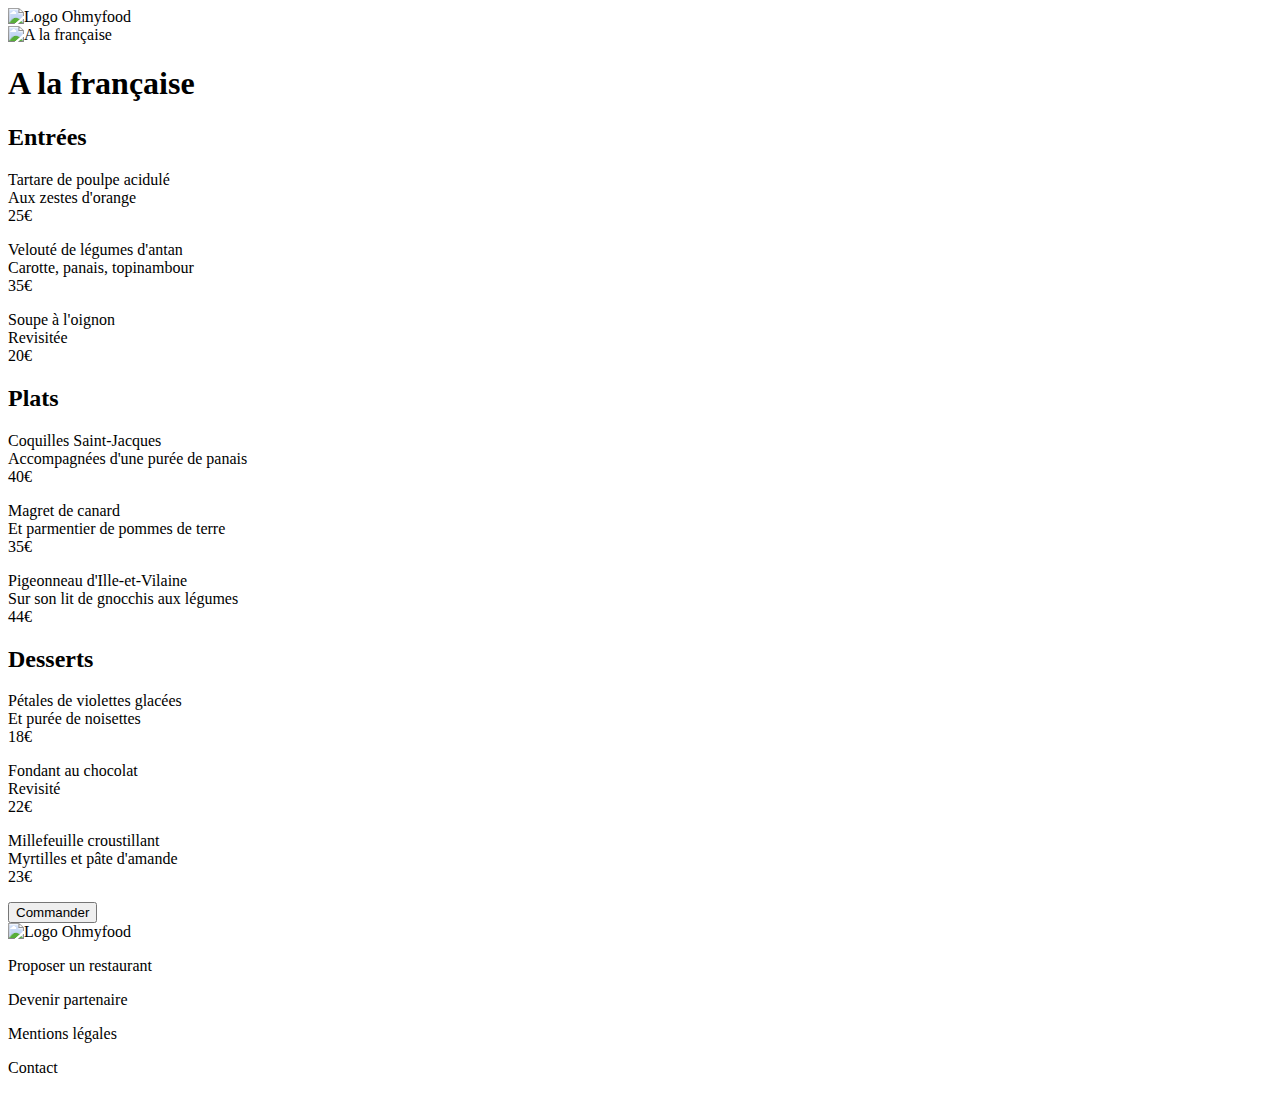
==== restaurants/Page-A-la-française.html @ bff663b1 "rectification de la structure menus restaurants" ====
<!DOCTYPE html>
<html lang="en">

<head>
  <meta charset="UTF-8">
  <meta name="viewport" content="width=device-width, initial-scale=1.0">
  <title>Menu de la Palette du goût</title>
  <link rel="stylesheet" href="./css/style.css">
  <link rel="stylesheet" href="./icônes/all.css">
  <link rel="stylesheet" href="https://cdnjs.cloudflare.com/ajax/libs/font-awesome/6.2.1/css/all.min.css"
    integrity="sha512-MV7K8+y+gLIBoVD59lQIYicR65iaqukzvf/nwasF0nqhPay5w/9lJmVM2hMDcnK1OnMGCdVK+iQrJ7lzPJQd1w=="
    crossorigin="anonymous" referrerpolicy="no-referrer" />
  <link rel="preconnect" href="https://fonts.googleapis.com">
  <link rel="preconnect" href="https://fonts.gstatic.com" crossorigin>
  <link href="https://fonts.googleapis.com/css2?family=Roboto&family=Shrikhand&display=swap" rel="stylesheet">
</head>

<body>
  <header>
    <div class="accueil-logo">
      <a href="PROJET4-OC/index.html">
        <i class="fa-solid fa-arrow-left"></i>
      </a>
      <img src="images/logo/ohmyfood.png" alt="Logo Ohmyfood">
    </div>
  </header>
  <main>
    <div>

      <img src="./images/restaurants/toa-heftiba-DQKerTsQwi0-unsplash.jpg" alt="A la française">
      <div class="resto3">


        <h1 class="restaurant3">A la française</h1>
        <i class="fa-regular fa-heart"></i>
      </div>

      <h2 class="Entrées">Entrées</h2>
      <p class="menu-entrées">Tartare de poulpe acidulé<br>Aux zestes d'orange<br>25<span class="euro">€</span></p>

      <p class="menu-entrées">Velouté de légumes d'antan<br>Carotte, panais, topinambour<br>35<span
          class="euro">€</span>
      </p>
      <p class="menu-entrées">Soupe à l'oignon<br>Revisitée<br>20<span class="euro">€</span></p>



      <h2 class="Plats">Plats</h2>
      <p class="menu-plats">Coquilles Saint-Jacques<br>Accompagnées d'une purée de panais<br>40<span
          class="euro">€</span>
      </p>

      <p class="menu-plats">Magret de canard<br>Et parmentier de pommes de terre<br>35<span class="euro">€</span>
      </p>
      <p class="menu-plats">Pigeonneau d'Ille-et-Vilaine<br>Sur son lit de gnocchis aux légumes<br>44<span
          class="euro">€</span>
      </p>


      <h2 class="Desserts">Desserts</h2>
      <p class="menu-desserts">Pétales de violettes glacées<br>Et purée de noisettes<br>18<span class="euro">€</span>
      </p>

      <p class="menu-desserts">Fondant au chocolat<br>Revisité<br>22<span class="euro">€</span>
      </p>

      <p class="menu-desserts">Millefeuille croustillant<br>Myrtilles et pâte d'amande<br>23<span class="euro">€</span>
      </p>
      <button>Commander</button>
  </main>

  <footer>
    <div class="footer-logo">
      <img src="images/logo/ohmyfood@2x.svg" alt="Logo Ohmyfood">
    </div>
    <div class="menu-footer">
      <div class="proposition">
        <i class="fa-solid fa-utensils"></i>
        <p>Proposer un restaurant</p>
      </div>
      <div class="partenaire">
        <i class="fa-solid fa-handshake-angle"></i>
        <p>Devenir partenaire</p>
      </div>
      <p>Mentions légales</p>
      <p>Contact</p>
    </div>
  </footer>
</body>

</html>
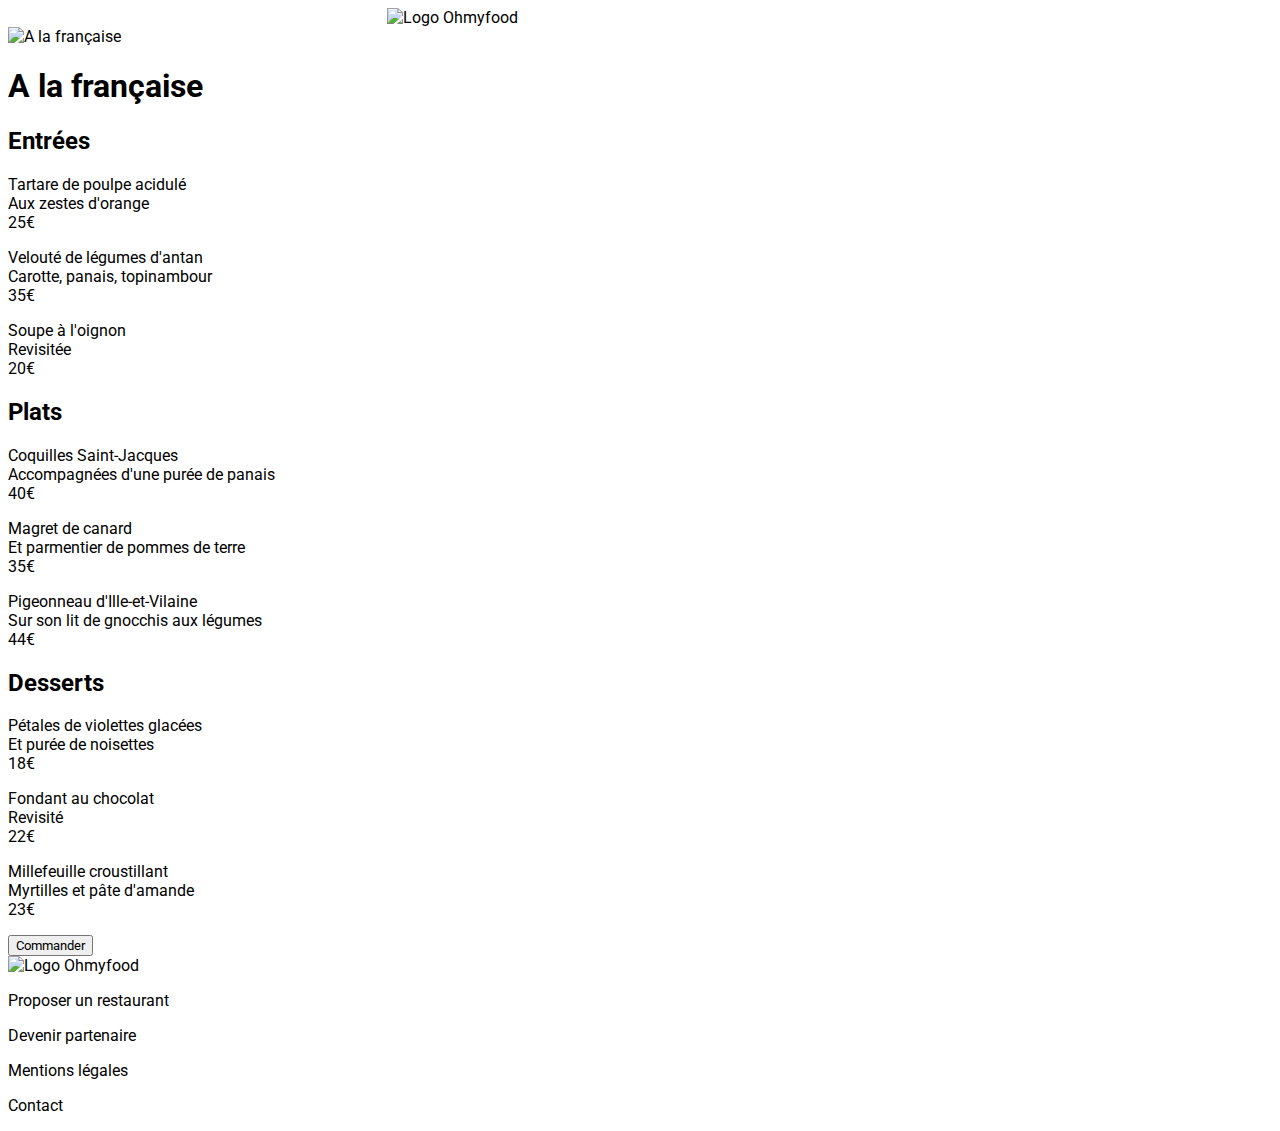
==== commit d199bb00: "rectification mise à jour des dossiers du projet4" ====
--- a/restaurants/Page-A-la-française.html
+++ b/restaurants/Page-A-la-française.html
@@ -5,8 +5,7 @@
   <meta charset="UTF-8">
   <meta name="viewport" content="width=device-width, initial-scale=1.0">
   <title>Menu de la Palette du goût</title>
-  <link rel="stylesheet" href="./css/style.css">
-  <link rel="stylesheet" href="./icônes/all.css">
+  <link rel="stylesheet" href="../assets/css/style.css">
   <link rel="stylesheet" href="https://cdnjs.cloudflare.com/ajax/libs/font-awesome/6.2.1/css/all.min.css"
     integrity="sha512-MV7K8+y+gLIBoVD59lQIYicR65iaqukzvf/nwasF0nqhPay5w/9lJmVM2hMDcnK1OnMGCdVK+iQrJ7lzPJQd1w=="
     crossorigin="anonymous" referrerpolicy="no-referrer" />
@@ -18,7 +17,7 @@
 <body>
   <header>
     <div class="accueil-logo">
-      <a href="PROJET4-OC/index.html">
+      <a href="../index.html">
         <i class="fa-solid fa-arrow-left"></i>
       </a>
       <img src="images/logo/ohmyfood.png" alt="Logo Ohmyfood">
--- a/assets/css/style.css
+++ b/assets/css/style.css
@@ -0,0 +1,36 @@
+/* Général */
+
+* {
+  font-family: 'Roboto', sans-serif;
+}
+/* HEADER */
+
+.accueil-logo img {
+  width: 40%;
+  display: block;
+  margin: auto;
+}
+
+.fa-location-dot {
+  height: 55px;
+  width: 40px;
+  padding-left: 100px;
+  padding-top: 16px;
+  text-align: center;
+  display: flex;
+  align-items: center;
+  justify-content: center;
+}
+
+.location {
+  width: 100%;
+  height: 50px;
+  display: flex;
+  flex-direction: row;
+  margin-top: 15px;
+  background-color: #f2f2f2;
+}
+
+.location p {
+  padding-top: 0px;
+}
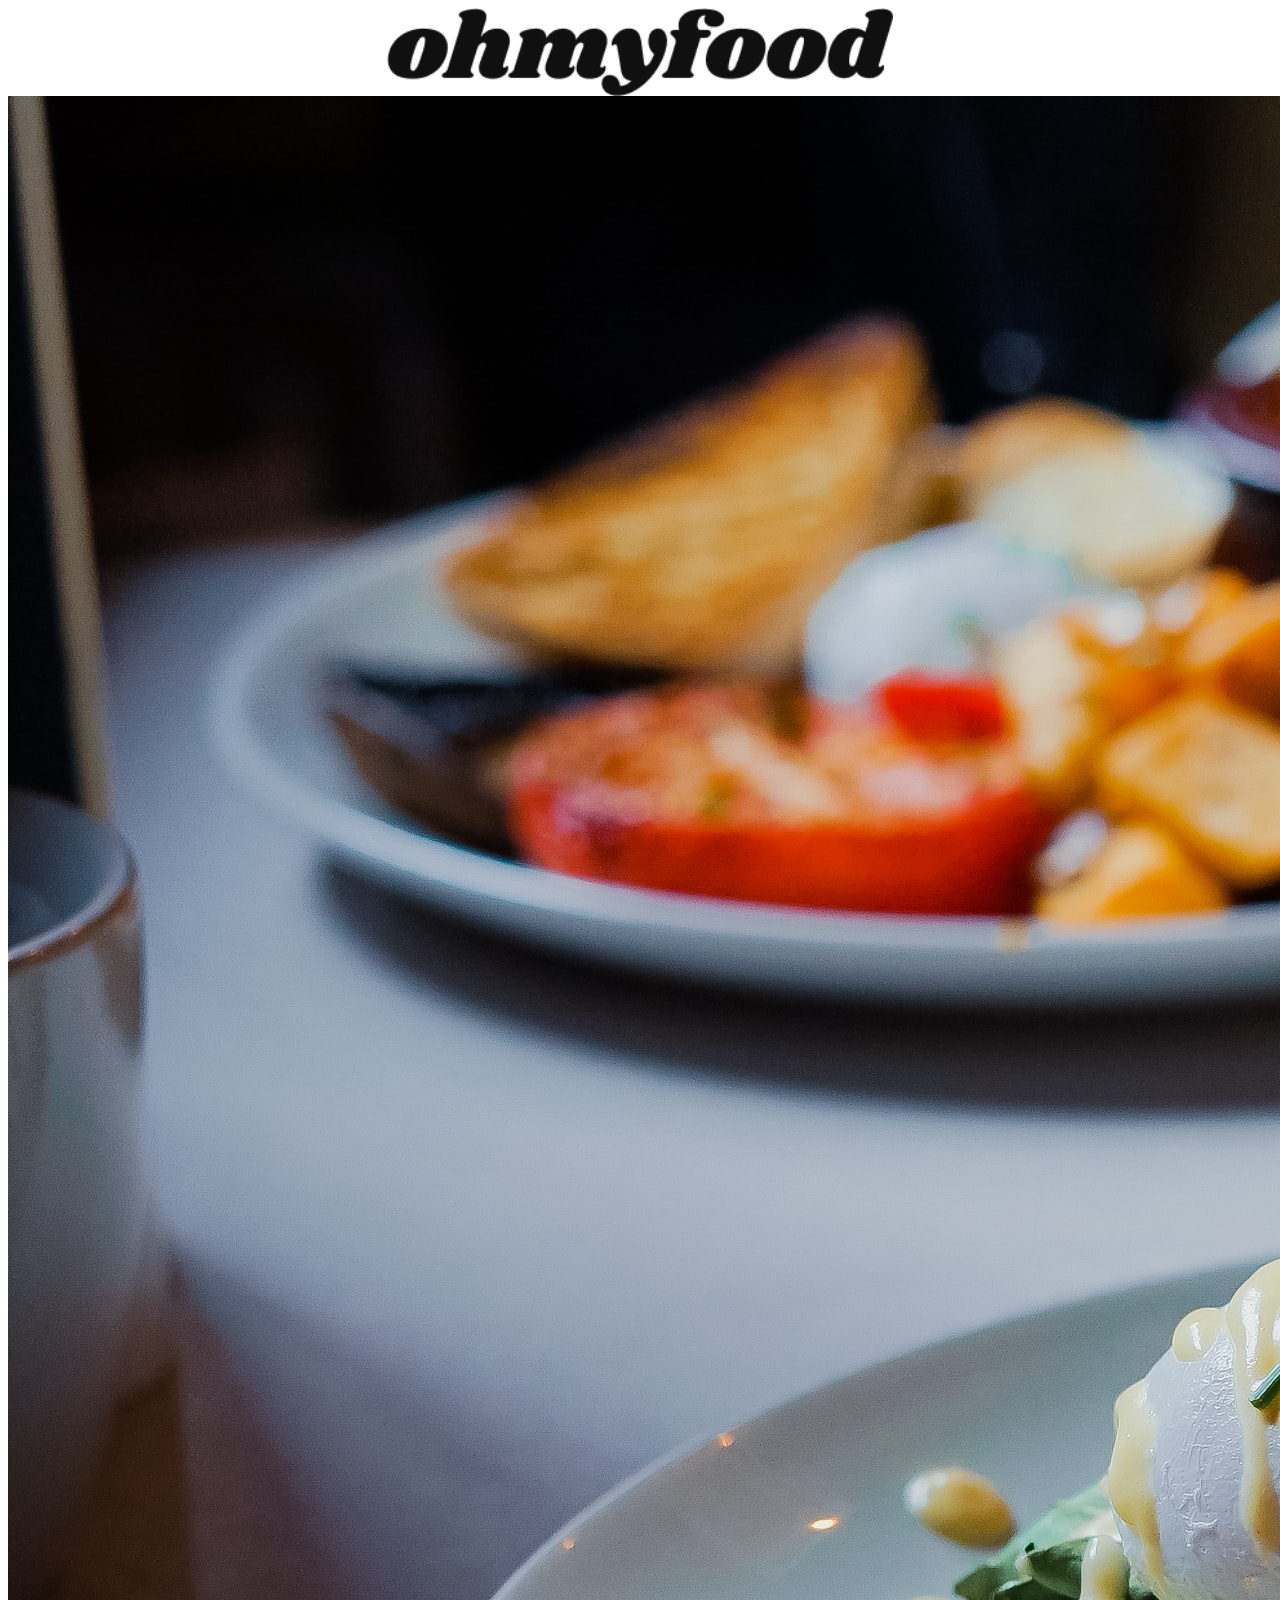
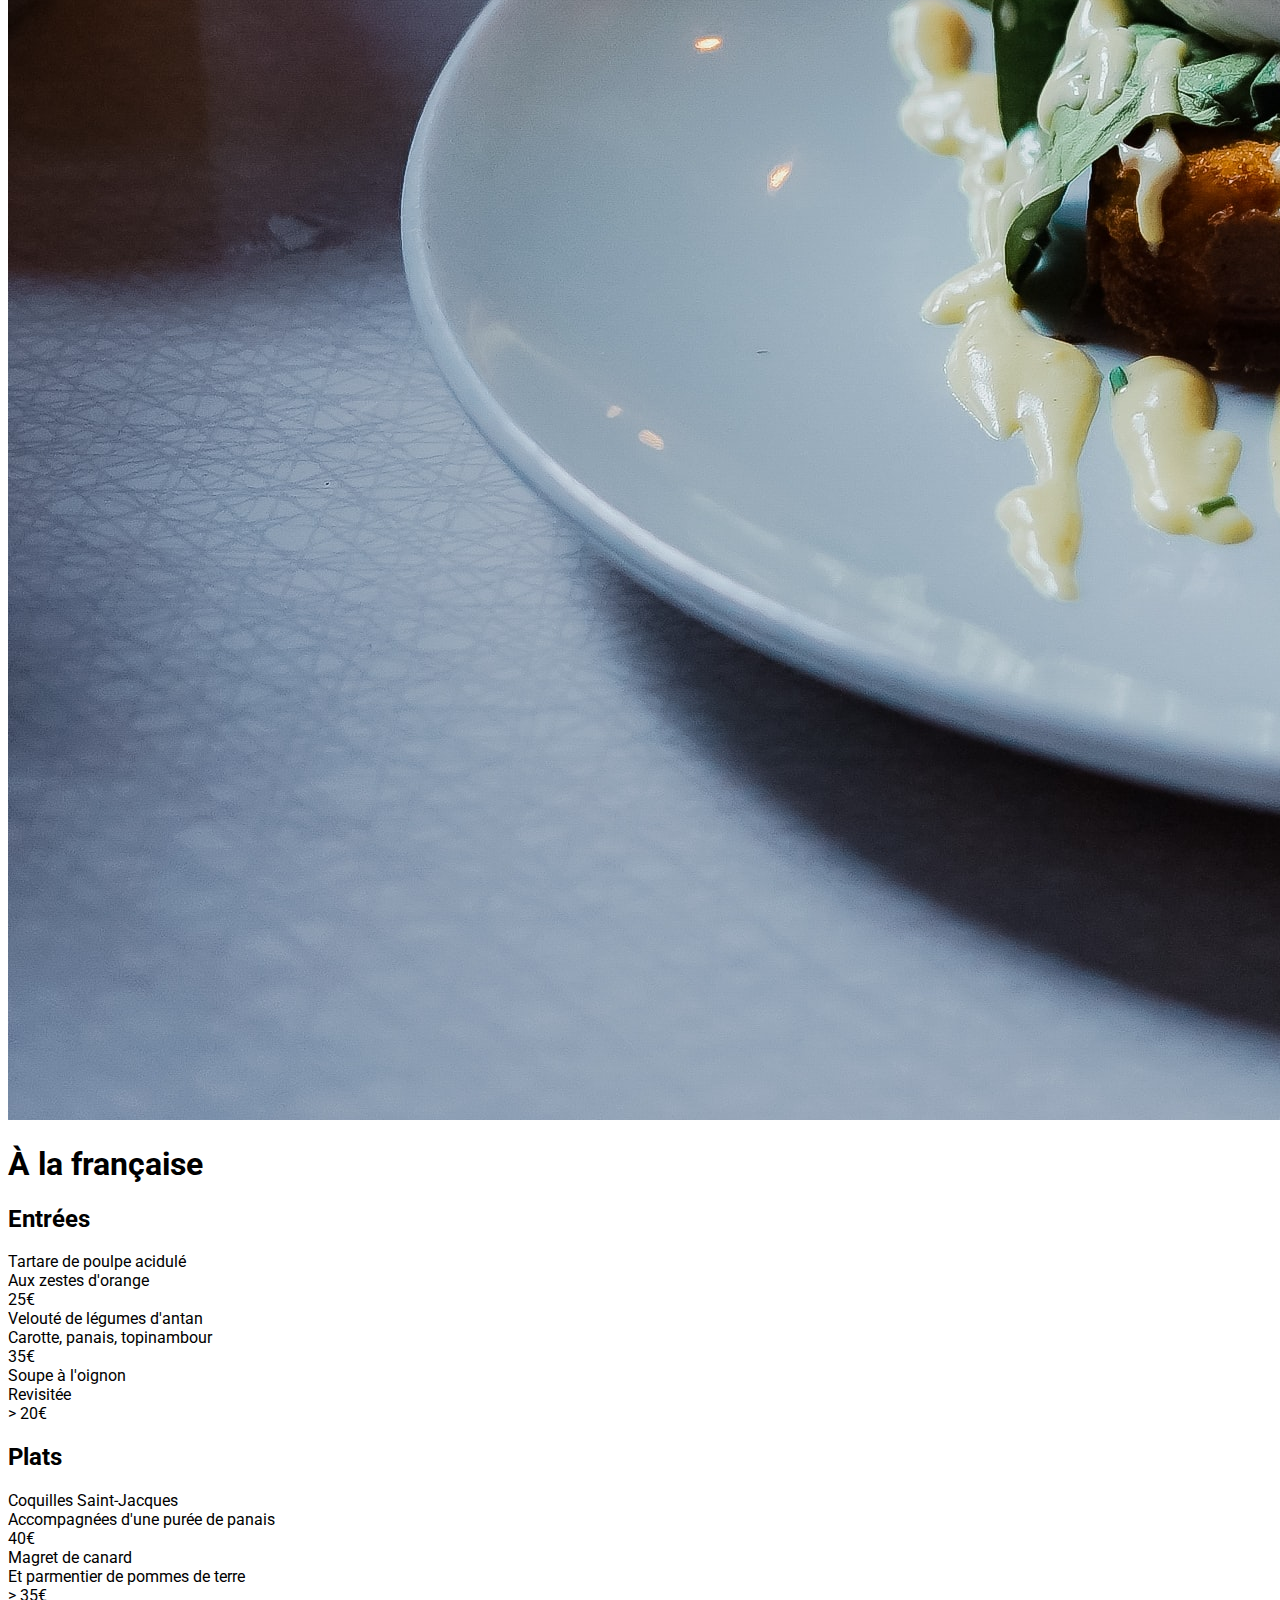
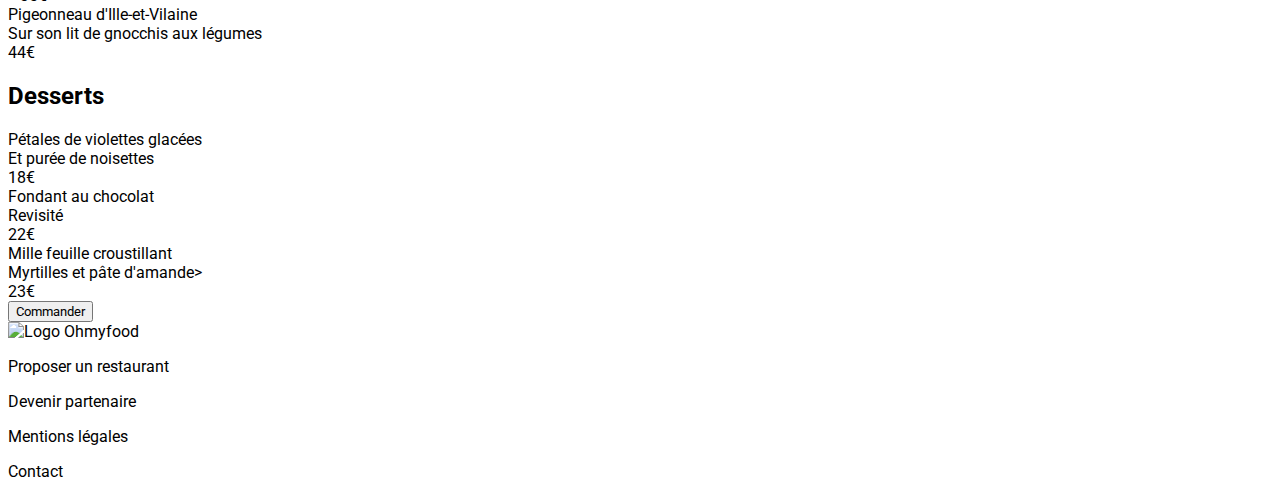
==== commit 9b7775c3: "rectification sur pages restaurants" ====
--- a/restaurants/Page-A-la-française.html
+++ b/restaurants/Page-A-la-française.html
@@ -2,89 +2,143 @@
 <html lang="en">
 
 <head>
-  <meta charset="UTF-8">
-  <meta name="viewport" content="width=device-width, initial-scale=1.0">
-  <title>Menu de la Palette du goût</title>
-  <link rel="stylesheet" href="../assets/css/style.css">
-  <link rel="stylesheet" href="https://cdnjs.cloudflare.com/ajax/libs/font-awesome/6.2.1/css/all.min.css"
-    integrity="sha512-MV7K8+y+gLIBoVD59lQIYicR65iaqukzvf/nwasF0nqhPay5w/9lJmVM2hMDcnK1OnMGCdVK+iQrJ7lzPJQd1w=="
-    crossorigin="anonymous" referrerpolicy="no-referrer" />
-  <link rel="preconnect" href="https://fonts.googleapis.com">
-  <link rel="preconnect" href="https://fonts.gstatic.com" crossorigin>
-  <link href="https://fonts.googleapis.com/css2?family=Roboto&family=Shrikhand&display=swap" rel="stylesheet">
+   <meta charset="UTF-8">
+   <meta name="viewport" content="width=device-width, initial-scale=1.0">
+   <title>Menu de À la française</title>
+   <link rel="stylesheet" href="../assets/css/style.css">
+   <link rel="stylesheet" href="https://cdnjs.cloudflare.com/ajax/libs/font-awesome/6.2.1/css/all.min.css"
+      integrity="sha512-MV7K8+y+gLIBoVD59lQIYicR65iaqukzvf/nwasF0nqhPay5w/9lJmVM2hMDcnK1OnMGCdVK+iQrJ7lzPJQd1w=="
+      crossorigin="anonymous" referrerpolicy="no-referrer" />
+   <link rel="preconnect" href="https://fonts.googleapis.com">
+   <link rel="preconnect" href="https://fonts.gstatic.com" crossorigin>
+   <link href="https://fonts.googleapis.com/css2?family=Roboto&family=Shrikhand&display=swap" rel="stylesheet">
 </head>
 
 <body>
-  <header>
-    <div class="accueil-logo">
-      <a href="../index.html">
-        <i class="fa-solid fa-arrow-left"></i>
-      </a>
-      <img src="images/logo/ohmyfood.png" alt="Logo Ohmyfood">
-    </div>
-  </header>
-  <main>
-    <div>
+   <header>
+      <div class="accueil-logo">
+         <a href="../index.html">
+            <i class="fa-solid fa-arrow-left"></i>
+         </a>
+         <img src="../assets/images/logo/ohmyfood.png" alt="Logo Ohmyfood">
+      </div>
+   </header>
 
-      <img src="./images/restaurants/toa-heftiba-DQKerTsQwi0-unsplash.jpg" alt="A la française">
-      <div class="resto3">
-
-
-        <h1 class="restaurant3">A la française</h1>
-        <i class="fa-regular fa-heart"></i>
+   <main>
+      <div>
+         <img src="../assets/images/restaurants/toa-heftiba-DQKerTsQwi0-unsplash.jpg" alt="À la française">
       </div>
 
-      <h2 class="Entrées">Entrées</h2>
-      <p class="menu-entrées">Tartare de poulpe acidulé<br>Aux zestes d'orange<br>25<span class="euro">€</span></p>
+      <div class="menu-container">
+         <div class="a-la-francaise">
+            <h1 class="restaurant-title">À la française</h1>
+            <i class="fa-regular fa-heart"></i>
+         </div>
 
-      <p class="menu-entrées">Velouté de légumes d'antan<br>Carotte, panais, topinambour<br>35<span
-          class="euro">€</span>
-      </p>
-      <p class="menu-entrées">Soupe à l'oignon<br>Revisitée<br>20<span class="euro">€</span></p>
+         <section class="section-entry">
+            <h2 class="menu-entry">Entrées</h2>
+            <div class="menu-card">
+               <div class="menu-title">Tartare de poulpe acidulé</div>
+               <div class="menu-info">
+                  <div class="menu-complete">Aux zestes d'orange</div>
+                  <span class="price">25€</span>
+               </div>
+            </div>
+            <div class="menu-card">
+               <div class="menu-title">Velouté de légumes d'antan</div>
+               <div class="menu-info">
+                  <div class="menu-complete">Carotte, panais, topinambour</div>
+                  <span class="price">35€</span>
+               </div>
+            </div>
+            <div class="menu-card">
+               <div class="menu-title">Soupe à l'oignon</div>
+               <div class="menu-info">
+                  <div class="menu-complete">Revisitée</div>>
+                  <span class="euro">20€</span>
+               </div>
+            </div>
+         </section>
 
+         <section class="section-dish">
+            <h2 class="menu-dish">Plats</h2>
+            <div class="menu-card">
+               <div class="menu-title">Coquilles Saint-Jacques</div>
+               <div class="menu-info">
+                  <div class="menu-complete">Accompagnées d'une purée de panais</div>
+                  <span class="price">40€</span>
+               </div>
+            </div>
+            <div class="menu-card">
+               <div class="menu-title">Magret de canard</div>
+               <div class="info">
+                  <div class="menu-complete">Et parmentier de pommes de terre</div>>
+                  <span class="price">35€</span>
+               </div>
+            </div>
+            <div class="menu-card">
+               <div class="menu-title">Pigeonneau d'Ille-et-Vilaine</div>
+               <div class="menu-info">
+                  <div class="menu-complete">Sur son lit de gnocchis aux légumes</div>
+                  <span class="price">44€</span>
+               </div>
+            </div>
+         </section>
 
+         <section class="section-dessert">
+            <h2 class="menu-dessert">Desserts</h2>
+            <div class="menu-card">
+               <div class="menu-title">Pétales de violettes glacées</div>
+               <div class="menu-info">
+                  <div class="menu-complete">Et purée de noisettes</div>
+                  <span class="euro">18€</span>
+               </div>
+            </div>
+            <div class="menu-card">
+               <div class="menu-title">Fondant au chocolat</div>
+               <div class="menu-info">
+                  <div class="menu-complete">Revisité</div>
+                  <span class="euro">22€</span>
+               </div>
+            </div>
+            <div class="menu-card">
+               <div class="menu-title">Mille feuille croustillant</div>
+               <div class="menu-info">
+                  <div class="menu-complete">Myrtilles et pâte d'amande></div>
+                  <span class="euro">23€</span>
+               </div>
+            </div>
+         </section>
+      </div>
 
-      <h2 class="Plats">Plats</h2>
-      <p class="menu-plats">Coquilles Saint-Jacques<br>Accompagnées d'une purée de panais<br>40<span
-          class="euro">€</span>
-      </p>
+      <button>Commander</button>
 
-      <p class="menu-plats">Magret de canard<br>Et parmentier de pommes de terre<br>35<span class="euro">€</span>
-      </p>
-      <p class="menu-plats">Pigeonneau d'Ille-et-Vilaine<br>Sur son lit de gnocchis aux légumes<br>44<span
-          class="euro">€</span>
-      </p>
+   </main>
 
+   <footer>
+      <div class="footer">
+         <div class="footer-logo">
+            <img src="assets/images/logo/ohmyfood@2x.svg" alt="Logo Ohmyfood">
+         </div>
 
-      <h2 class="Desserts">Desserts</h2>
-      <p class="menu-desserts">Pétales de violettes glacées<br>Et purée de noisettes<br>18<span class="euro">€</span>
-      </p>
-
-      <p class="menu-desserts">Fondant au chocolat<br>Revisité<br>22<span class="euro">€</span>
-      </p>
-
-      <p class="menu-desserts">Millefeuille croustillant<br>Myrtilles et pâte d'amande<br>23<span class="euro">€</span>
-      </p>
-      <button>Commander</button>
-  </main>
-
-  <footer>
-    <div class="footer-logo">
-      <img src="images/logo/ohmyfood@2x.svg" alt="Logo Ohmyfood">
-    </div>
-    <div class="menu-footer">
-      <div class="proposition">
-        <i class="fa-solid fa-utensils"></i>
-        <p>Proposer un restaurant</p>
+         <div class="menu-footer">
+            <div class="link">
+               <div class="proposition">
+                  <i class="fa-solid fa-utensils"></i>
+                  <p>Proposer un restaurant</p>
+               </div>
+               <div class="partner">
+                  <i class="fa-solid fa-handshake-angle"></i>
+                  <p>Devenir partenaire</p>
+               </div>
+            </div>
+            <div class="mention-contact">
+               <p>Mentions légales</p>
+               <p>Contact</p>
+            </div>
+         </div>
       </div>
-      <div class="partenaire">
-        <i class="fa-solid fa-handshake-angle"></i>
-        <p>Devenir partenaire</p>
-      </div>
-      <p>Mentions légales</p>
-      <p>Contact</p>
-    </div>
-  </footer>
+   </footer>
 </body>
 
 </html>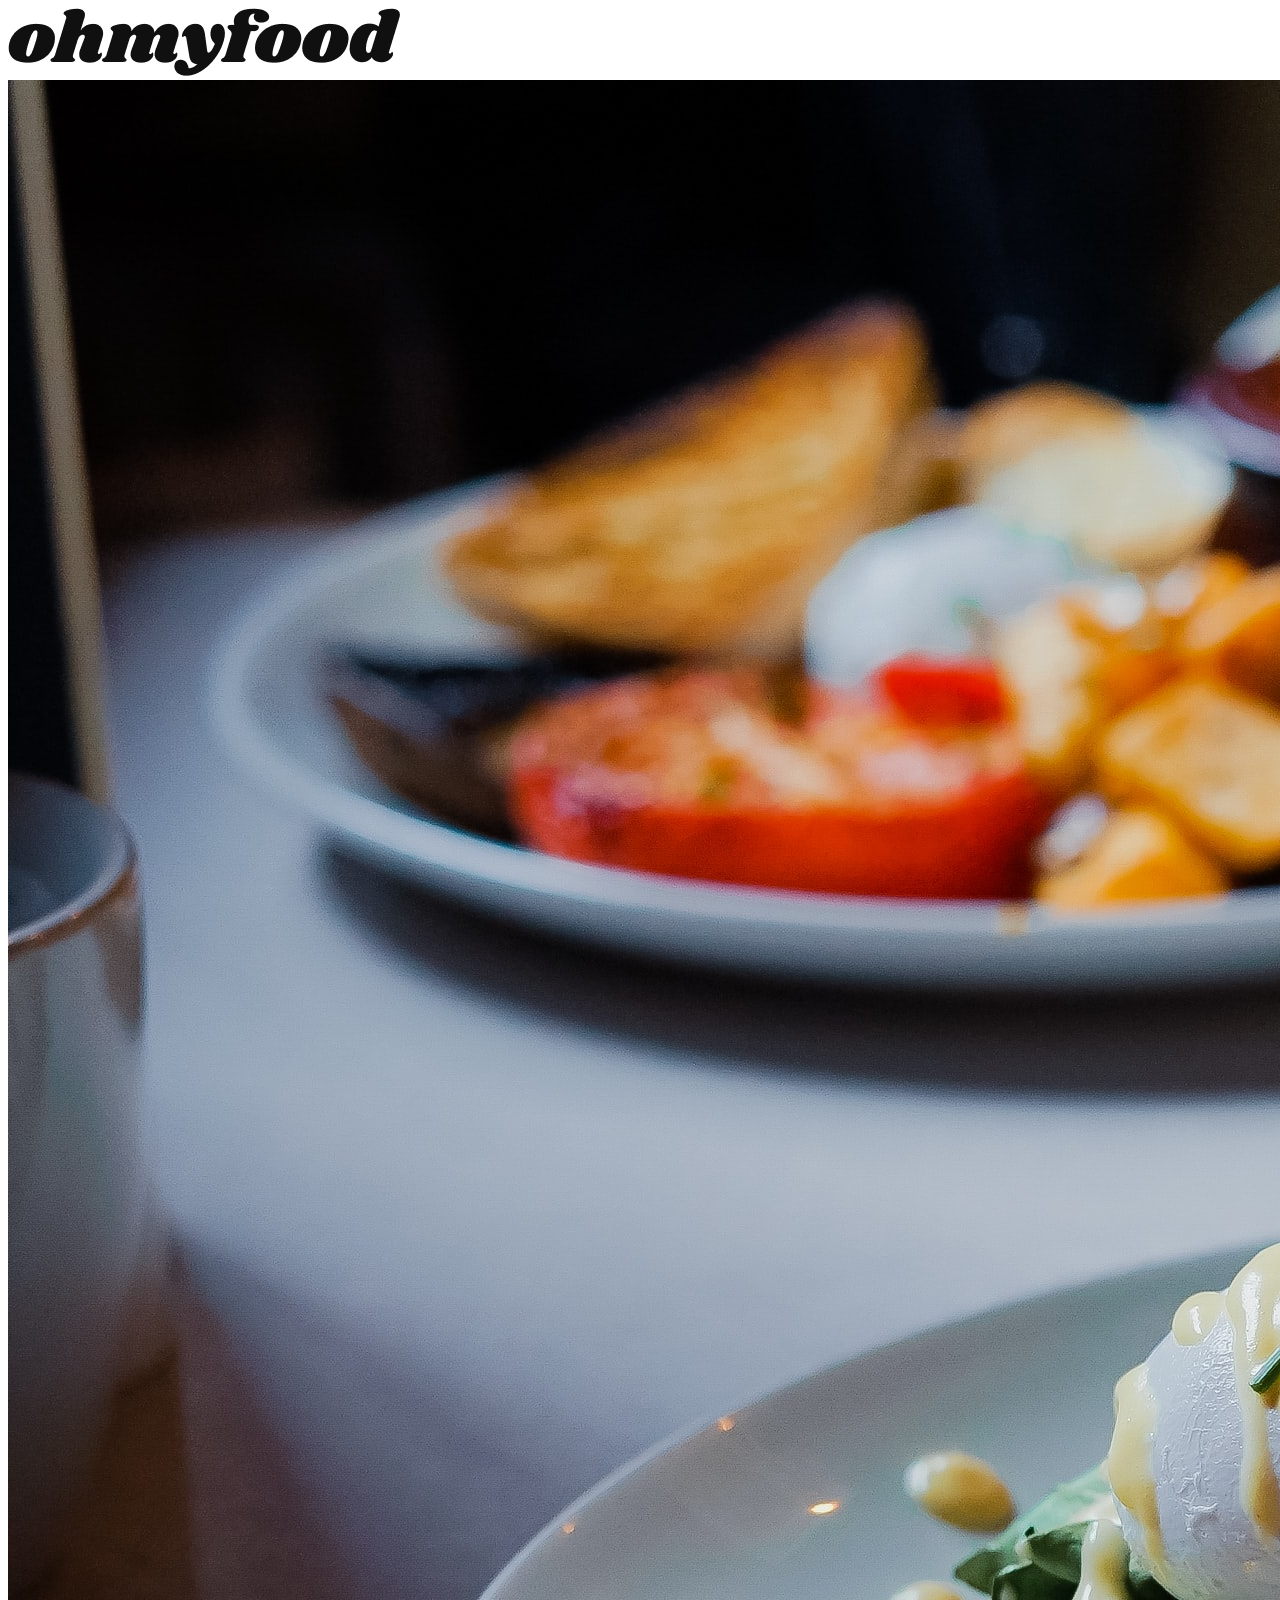
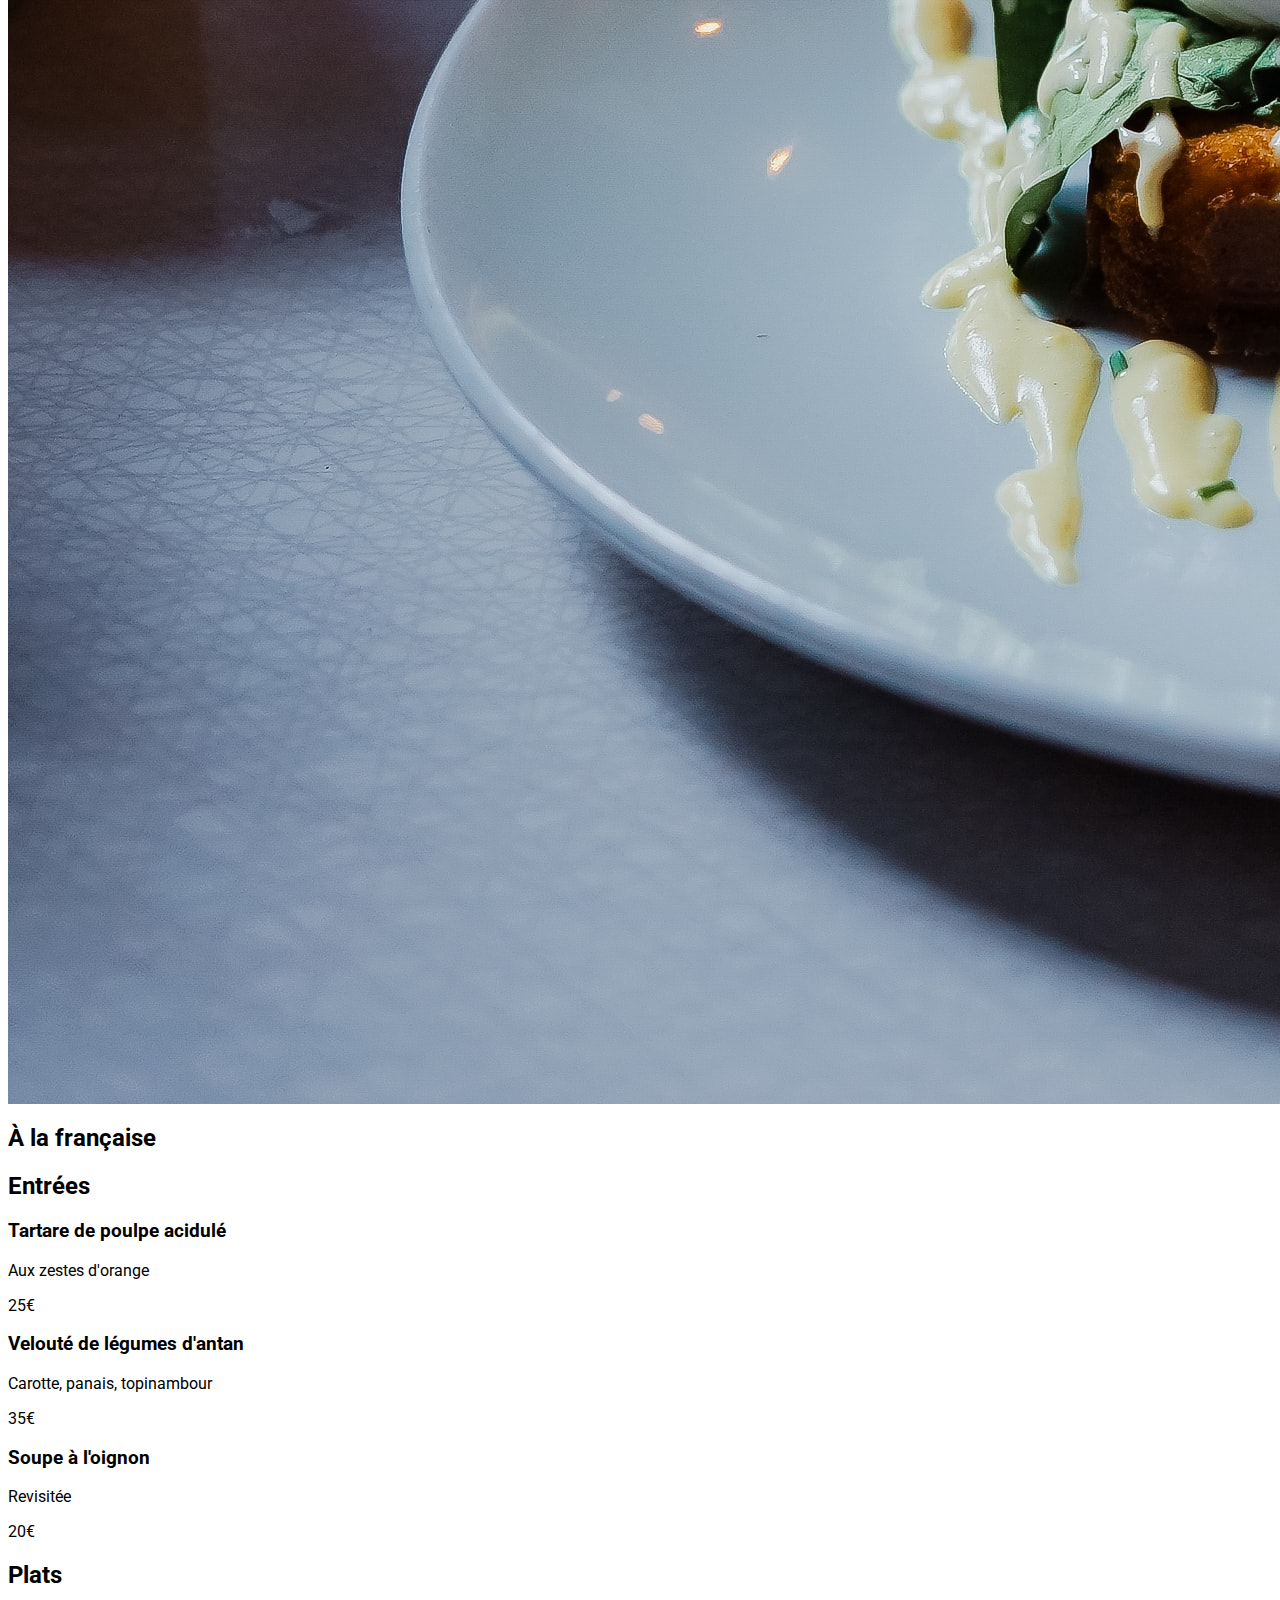
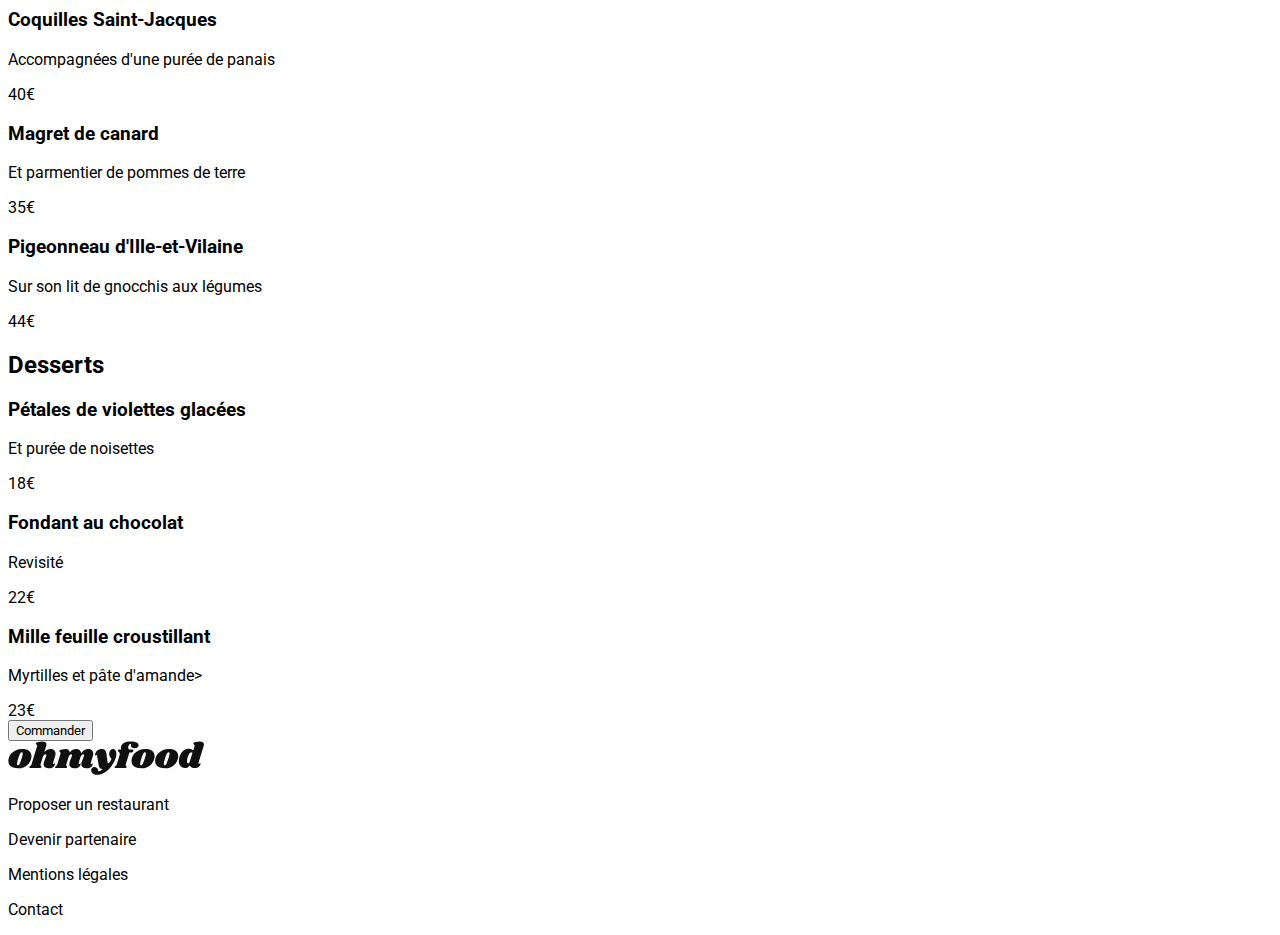
==== commit 62d2c13b: "page menu: rectification de class div en h3 et p" ====
--- a/restaurants/Page-A-la-française.html
+++ b/restaurants/Page-A-la-française.html
@@ -30,85 +30,87 @@
       </div>
 
       <div class="menu-container">
-         <div class="a-la-francaise">
+         <div class="menu-container-title">
             <h1 class="restaurant-title">À la française</h1>
             <i class="fa-regular fa-heart"></i>
          </div>
 
-         <section class="section-entry">
-            <h2 class="menu-entry">Entrées</h2>
+         <section class="section-menu">
+            <h2 class="section-menu-title">Entrées</h2>
             <div class="menu-card">
-               <div class="menu-title">Tartare de poulpe acidulé</div>
-               <div class="menu-info">
-                  <div class="menu-complete">Aux zestes d'orange</div>
-                  <span class="price">25€</span>
+               <div class="menu-card-text">
+                  <h3 class="menu-card-title">Tartare de poulpe acidulé</h3>
+                  <p class="menu-card-description">Aux zestes d'orange</p>
                </div>
+               <span class="menu-card-price">25€</span>
             </div>
             <div class="menu-card">
-               <div class="menu-title">Velouté de légumes d'antan</div>
-               <div class="menu-info">
-                  <div class="menu-complete">Carotte, panais, topinambour</div>
-                  <span class="price">35€</span>
+               <div class="menu-card-text">
+                  <h3 class="menu-card-title">Velouté de légumes d'antan</h3>
+                  <p class="menu-card-description">Carotte, panais, topinambour</p>
                </div>
+               <span class="menu-card-price">35€</span>
             </div>
             <div class="menu-card">
-               <div class="menu-title">Soupe à l'oignon</div>
-               <div class="menu-info">
-                  <div class="menu-complete">Revisitée</div>>
-                  <span class="euro">20€</span>
+               <div class="menu-card-text">
+                  <h3 class="menu-card-title">Soupe à l'oignon</h3>
+                  <p class="menu-card-description">Revisitée</p>
                </div>
+               <span class="menu-card-price">20€</span>
             </div>
-         </section>
+      </div>
+      </section>
 
-         <section class="section-dish">
-            <h2 class="menu-dish">Plats</h2>
-            <div class="menu-card">
-               <div class="menu-title">Coquilles Saint-Jacques</div>
-               <div class="menu-info">
-                  <div class="menu-complete">Accompagnées d'une purée de panais</div>
-                  <span class="price">40€</span>
-               </div>
+      <section class="section-menu">
+         <h2 class="section-menu-title">Plats</h2>
+         <div class="menu-card">
+            <div class="menu-card-text">
+               <h3 class="menu-card-title">Coquilles Saint-Jacques</h3>
+               <p class="menu-card-description">Accompagnées d'une purée de panais</p>
             </div>
-            <div class="menu-card">
-               <div class="menu-title">Magret de canard</div>
-               <div class="info">
-                  <div class="menu-complete">Et parmentier de pommes de terre</div>>
-                  <span class="price">35€</span>
-               </div>
+            <span class="menu-card-price">40€</span>
+         </div>
+         <div class="menu-card">
+            <div class="menu-card-text">
+               <h3 class="menu-card-title">Magret de canard</h3>
+               <p class="menu-card-description">Et parmentier de pommes de terre</p>
             </div>
-            <div class="menu-card">
-               <div class="menu-title">Pigeonneau d'Ille-et-Vilaine</div>
-               <div class="menu-info">
-                  <div class="menu-complete">Sur son lit de gnocchis aux légumes</div>
-                  <span class="price">44€</span>
-               </div>
+            <span class="menu-card-price">35€</span>
+         </div>
+         <div class="menu-card">
+            <div class="menu-card-text">
+               <h3 class="menu-card-title">Pigeonneau d'Ille-et-Vilaine</h3>
+               <p class="menu-card-description">Sur son lit de gnocchis aux légumes</p>
             </div>
-         </section>
+            <span class="menu-card-price">44€</span>
+         </div>
+      </section>
 
-         <section class="section-dessert">
-            <h2 class="menu-dessert">Desserts</h2>
-            <div class="menu-card">
-               <div class="menu-title">Pétales de violettes glacées</div>
-               <div class="menu-info">
-                  <div class="menu-complete">Et purée de noisettes</div>
-                  <span class="euro">18€</span>
-               </div>
+      <section class="section-menu">
+         <h2 class="section-menu-title">Desserts</h2>
+         <div class="menu-card">
+            <div class="menu-card-text">
+               <h3 class="menu-card-title">Pétales de violettes glacées</h3>
+               <p class="menu-card-descripttion">Et purée de noisettes</p>
             </div>
-            <div class="menu-card">
-               <div class="menu-title">Fondant au chocolat</div>
-               <div class="menu-info">
-                  <div class="menu-complete">Revisité</div>
-                  <span class="euro">22€</span>
-               </div>
+            <span class="menu-card-price">18€</span>
+         </div>
+         <div class="menu-card">
+            <div class="menu-card-text">
+               <h3 class="menu-card-title">Fondant au chocolat</h3>
+               <p class="menu-card-description">Revisité</p>
             </div>
-            <div class="menu-card">
-               <div class="menu-title">Mille feuille croustillant</div>
-               <div class="menu-info">
-                  <div class="menu-complete">Myrtilles et pâte d'amande></div>
-                  <span class="euro">23€</span>
-               </div>
+            <span class="menu-card-price">22€</span>
+         </div>
+         </div>
+         <div class="menu-card">
+            <div class="menu-card-text">
+               <h3 class="menu-card-title">Mille feuille croustillant</h3>
+               <p class="menu-card-description">Myrtilles et pâte d'amande></p>
             </div>
-         </section>
+            <span class="menu-card-price">23€</span>
+         </div>
+      </section>
       </div>
 
       <button>Commander</button>
@@ -118,7 +120,7 @@
    <footer>
       <div class="footer">
          <div class="footer-logo">
-            <img src="assets/images/logo/ohmyfood@2x.svg" alt="Logo Ohmyfood">
+            <img src="../assets/images/logo/ohmyfood@2x.svg" alt="Logo Ohmyfood">
          </div>
 
          <div class="menu-footer">
--- a/assets/css/style.css
+++ b/assets/css/style.css
@@ -1,36 +1,80 @@
+@charset "UTF-8";
 /* Général */
+* {
+  font-family: "Roboto", sans-serif;
+}
 
-* {
-  font-family: 'Roboto', sans-serif;
-}
 /* HEADER */
-
-.accueil-logo img {
+.logo__img {
   width: 40%;
   display: block;
   margin: auto;
-}
-
-.fa-location-dot {
-  height: 55px;
-  width: 40px;
-  padding-left: 100px;
-  padding-top: 16px;
-  text-align: center;
-  display: flex;
-  align-items: center;
-  justify-content: center;
 }
 
 .location {
   width: 100%;
   height: 50px;
   display: flex;
+  justify-content: center;
   flex-direction: row;
   margin-top: 15px;
-  background-color: #f2f2f2;
+  background-color: #eaeaea;
+}
+.location .location__icone {
+  height: 55px;
+  width: 40px;
+  padding-left: 100px;
+  text-align: center;
+  display: flex;
+  align-items: center;
+  justify-content: center;
+}
+.location .location__local-research {
+  background-color: #eaeaea;
+  border: none;
+  outline: none;
 }
 
-.location p {
-  padding-top: 0px;
+form {
+  display: flex;
+  flex-direction: row;
 }
+
+h1 {
+  font-size: 24px;
+}
+
+.hero {
+  display: flex;
+  flex-direction: column;
+  justify-content: center;
+  padding-top: 15px;
+  background-color: #f6f6f6;
+}
+.hero .hero__title {
+  text-align: center;
+  width: 75%;
+  margin-left: 35px;
+}
+.hero .hero__p {
+  font-size: 18px;
+  font-weight: 300;
+  text-align: center;
+  color: #353535;
+  margin-bottom: 28px;
+}
+.hero .hero__button {
+  display: fley;
+  align-items: center;
+  justify-content: center;
+  border-radius: 25px;
+  background: linear-gradient(#9356dc, #ff79da);
+  margin-left: 60px;
+  margin-bottom: 58px;
+  width: 55%;
+  height: 50px;
+  padding: 0px 15px;
+  border: none;
+  color: white;
+  font-size: 14px;
+}/*# sourceMappingURL=style.css.map */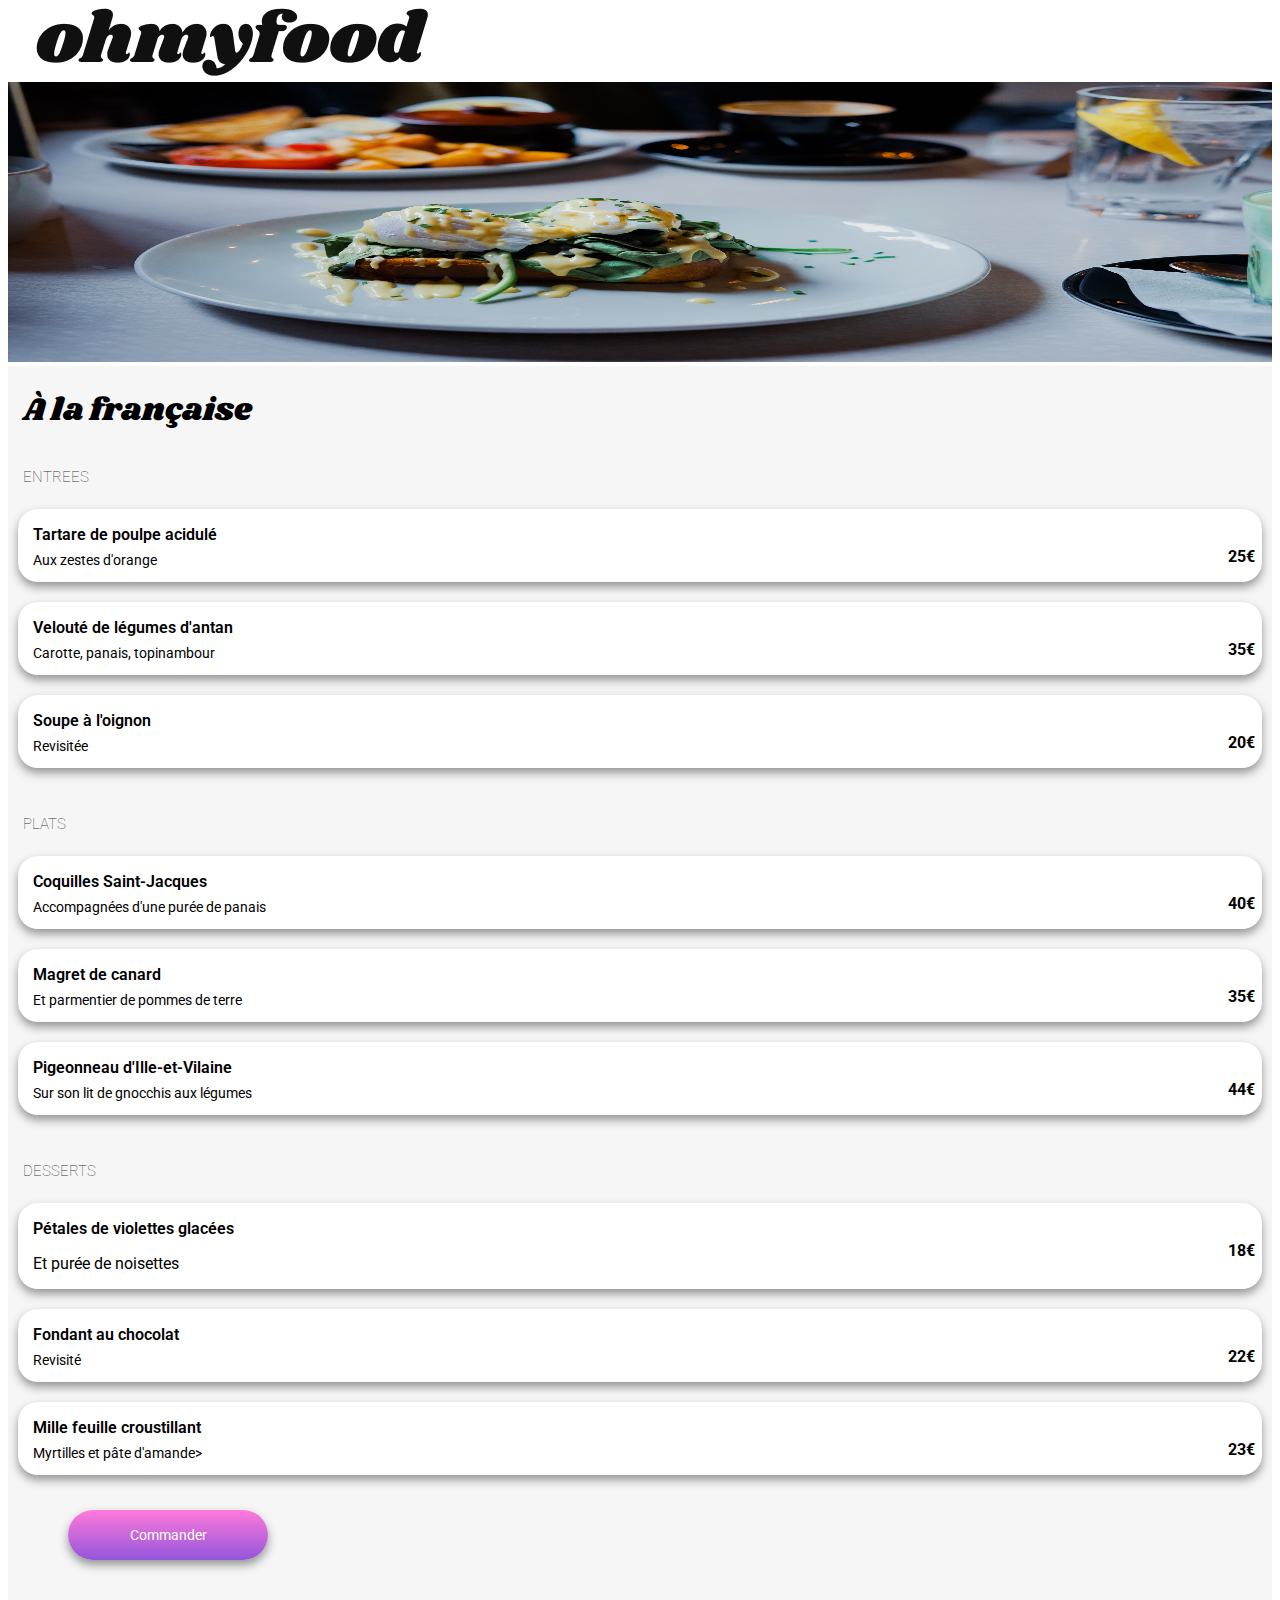
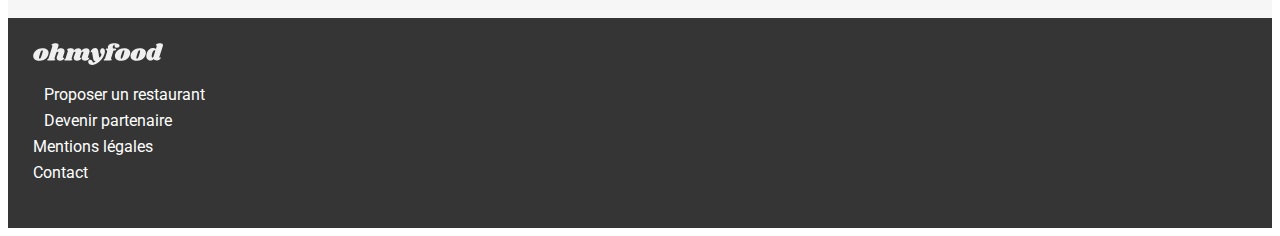
==== commit c1e75466: "rajout de fichiers sass" ====
--- a/restaurants/Page-A-la-française.html
+++ b/restaurants/Page-A-la-française.html
@@ -16,131 +16,126 @@
 
 <body>
    <header>
-      <div class="accueil-logo">
+      <div class="logo">
          <a href="../index.html">
-            <i class="fa-solid fa-arrow-left"></i>
+            <i class="logo__icone fa-solid fa-arrow-left"></i>
          </a>
-         <img src="../assets/images/logo/ohmyfood.png" alt="Logo Ohmyfood">
+         <img class="logo__img" src="../assets/images/logo/ohmyfood.png" alt="Logo Ohmyfood">
       </div>
    </header>
 
    <main>
       <div>
-         <img src="../assets/images/restaurants/toa-heftiba-DQKerTsQwi0-unsplash.jpg" alt="À la française">
+         <img class="menu-page__img" src="../assets/images/restaurants/toa-heftiba-DQKerTsQwi0-unsplash.jpg"
+            alt="À la française">
       </div>
-
-      <div class="menu-container">
-         <div class="menu-container-title">
-            <h1 class="restaurant-title">À la française</h1>
-            <i class="fa-regular fa-heart"></i>
+      <div class="menu-page__container">
+         <div class="menu-page__container-title">
+            <h1 class="menu-page__restaurant-title">À la française</h1>
+            <i class="menu-page__icone fa-regular fa-heart"></i>
          </div>
-
          <section class="section-menu">
-            <h2 class="section-menu-title">Entrées</h2>
+            <h2 class="section-menu__title">ENTREES</h2>
             <div class="menu-card">
-               <div class="menu-card-text">
-                  <h3 class="menu-card-title">Tartare de poulpe acidulé</h3>
-                  <p class="menu-card-description">Aux zestes d'orange</p>
+               <div class="menu-card__text">
+                  <h3 class="menu-card__title">Tartare de poulpe acidulé</h3>
+                  <p class="menu-card__description">Aux zestes d'orange</p>
                </div>
-               <span class="menu-card-price">25€</span>
+               <span class="menu-card__price">25€</span>
             </div>
             <div class="menu-card">
-               <div class="menu-card-text">
-                  <h3 class="menu-card-title">Velouté de légumes d'antan</h3>
-                  <p class="menu-card-description">Carotte, panais, topinambour</p>
+               <div class="menu-card__text">
+                  <h3 class="menu-card__title">Velouté de légumes d'antan</h3>
+                  <p class="menu-card__description">Carotte, panais, topinambour</p>
                </div>
-               <span class="menu-card-price">35€</span>
+               <span class="menu-card__price">35€</span>
             </div>
             <div class="menu-card">
-               <div class="menu-card-text">
-                  <h3 class="menu-card-title">Soupe à l'oignon</h3>
-                  <p class="menu-card-description">Revisitée</p>
+               <div class="menu-card__text">
+                  <h3 class="menu-card__title">Soupe à l'oignon</h3>
+                  <p class="menu-card__description">Revisitée</p>
                </div>
-               <span class="menu-card-price">20€</span>
+               <span class="menu-card__price">20€</span>
             </div>
+         </section>
+         <section class="section-menu">
+            <h2 class="section-menu__title">PLATS</h2>
+            <div class="menu-card">
+               <div class="menu-card__text">
+                  <h3 class="menu-card__title">Coquilles Saint-Jacques</h3>
+                  <p class="menu-card__description">Accompagnées d'une purée de panais</p>
+               </div>
+               <span class="menu-card__price">40€</span>
+            </div>
+            <div class="menu-card">
+               <div class="menu-card__text">
+                  <h3 class="menu-card__title">Magret de canard</h3>
+                  <p class="menu-card__description">Et parmentier de pommes de terre</p>
+               </div>
+               <span class="menu-card__price">35€</span>
+            </div>
+            <div class="menu-card">
+               <div class="menu-card__text">
+                  <h3 class="menu-card__title">Pigeonneau d'Ille-et-Vilaine</h3>
+                  <p class="menu-card__description">Sur son lit de gnocchis aux légumes</p>
+               </div>
+               <span class="menu-card__price">44€</span>
+            </div>
+         </section>
+         <section class="section-menu">
+            <h2 class="section-menu__title">DESSERTS</h2>
+            <div class="menu-card">
+               <div class="menu-card__text">
+                  <h3 class="menu-card__title">Pétales de violettes glacées</h3>
+                  <p class="menu-card__descripttion">Et purée de noisettes</p>
+               </div>
+               <span class="menu-card__price">18€</span>
+            </div>
+            <div class="menu-card">
+               <div class="menu-card__text">
+                  <h3 class="menu-card__title">Fondant au chocolat</h3>
+                  <p class="menu-card__description">Revisité</p>
+               </div>
+               <span class="menu-card__price">22€</span>
+            </div>
+            <div class="menu-card">
+               <div class="menu-card__text">
+                  <h3 class="menu-card__title">Mille feuille croustillant</h3>
+                  <p class="menu-card__description">Myrtilles et pâte d'amande></p>
+               </div>
+               <span class="menu-card__price">23€</span>
+            </div>
+         </section>
+         <button class="btn-action">Commander</button>
       </div>
-      </section>
-
-      <section class="section-menu">
-         <h2 class="section-menu-title">Plats</h2>
-         <div class="menu-card">
-            <div class="menu-card-text">
-               <h3 class="menu-card-title">Coquilles Saint-Jacques</h3>
-               <p class="menu-card-description">Accompagnées d'une purée de panais</p>
-            </div>
-            <span class="menu-card-price">40€</span>
-         </div>
-         <div class="menu-card">
-            <div class="menu-card-text">
-               <h3 class="menu-card-title">Magret de canard</h3>
-               <p class="menu-card-description">Et parmentier de pommes de terre</p>
-            </div>
-            <span class="menu-card-price">35€</span>
-         </div>
-         <div class="menu-card">
-            <div class="menu-card-text">
-               <h3 class="menu-card-title">Pigeonneau d'Ille-et-Vilaine</h3>
-               <p class="menu-card-description">Sur son lit de gnocchis aux légumes</p>
-            </div>
-            <span class="menu-card-price">44€</span>
-         </div>
-      </section>
-
-      <section class="section-menu">
-         <h2 class="section-menu-title">Desserts</h2>
-         <div class="menu-card">
-            <div class="menu-card-text">
-               <h3 class="menu-card-title">Pétales de violettes glacées</h3>
-               <p class="menu-card-descripttion">Et purée de noisettes</p>
-            </div>
-            <span class="menu-card-price">18€</span>
-         </div>
-         <div class="menu-card">
-            <div class="menu-card-text">
-               <h3 class="menu-card-title">Fondant au chocolat</h3>
-               <p class="menu-card-description">Revisité</p>
-            </div>
-            <span class="menu-card-price">22€</span>
-         </div>
-         </div>
-         <div class="menu-card">
-            <div class="menu-card-text">
-               <h3 class="menu-card-title">Mille feuille croustillant</h3>
-               <p class="menu-card-description">Myrtilles et pâte d'amande></p>
-            </div>
-            <span class="menu-card-price">23€</span>
-         </div>
-      </section>
-      </div>
-
-      <button>Commander</button>
-
    </main>
 
    <footer>
       <div class="footer">
          <div class="footer-logo">
-            <img src="../assets/images/logo/ohmyfood@2x.svg" alt="Logo Ohmyfood">
+            <img class="footer-logo__img" src="../assets/images/logo/ohmyfood@2x.svg" alt="Logo Ohmyfood">
          </div>
-
          <div class="menu-footer">
-            <div class="link">
-               <div class="proposition">
-                  <i class="fa-solid fa-utensils"></i>
-                  <p>Proposer un restaurant</p>
-               </div>
-               <div class="partner">
-                  <i class="fa-solid fa-handshake-angle"></i>
-                  <p>Devenir partenaire</p>
-               </div>
-            </div>
-            <div class="mention-contact">
-               <p>Mentions légales</p>
-               <p>Contact</p>
-            </div>
+            <ul class="menu-footer__list">
+               <li class="menu-footer__action">
+                  <i class="menu-footer__action-icone fa-solid fa-utensils"></i>
+                  <a class="menu-footer__action-link" href="#">Proposer un restaurant</a>
+               </li>
+               <li class="menu-footer__action">
+                  <i class="menu-footer__action-icone fa-solid fa-handshake-angle"></i>
+                  <a class="menu-footer__action-link" href="#">Devenir partenaire</a>
+               </li>
+               <li class="menu-footer__action">
+                  <a class="menu-footer__action-link" href="#">Mentions légales</a>
+               </li>
+               <li class="menu-footer__action">
+                  <a class="menu-footer__action-link" href="mailto:paul_cto@ohmyfood.com">Contact</a>
+               </li>
+            </ul>
          </div>
       </div>
    </footer>
+
 </body>
 
 </html>--- a/assets/css/style.css
+++ b/assets/css/style.css
@@ -1,49 +1,250 @@
-@charset "UTF-8";
-/* Général */
+.logo__icone {
+  font-size: 25px;
+  padding-left: 28px;
+  margin-top: 20px;
+  color: #353535;
+}
+
+.menu-page__img {
+  width: 100%;
+  height: 280px;
+}
+
+.menu-page__container {
+  display: flex;
+  flex-direction: column;
+  background-color: #f6f6f6;
+}
+.menu-page__container .menu-page__container-title {
+  display: flex;
+  flex-direction: row;
+  gap: 45px;
+}
+.menu-page__container .menu-page__restaurant-title {
+  font-family: "Shrikhand", sans-serif;
+  font-weight: 400;
+  padding-left: 15px;
+}
+.menu-page__container .menu-page__icone {
+  padding-top: 20px;
+  font-size: 25px;
+  color: #353535;
+  transition: 400ms;
+}
+.menu-page__container .menu-page__icone:hover {
+  color: #9356dc;
+}
+
+.section-menu {
+  display: flex;
+  flex-direction: column;
+  padding-bottom: 25px;
+}
+.section-menu .section-menu__title {
+  font-size: 15px;
+  font-weight: lighter;
+  margin-left: 15px;
+  color: #353535;
+}
+
+.menu-card {
+  display: flex;
+  flex-direction: row;
+  background-color: white;
+  box-sizing: border-box;
+  border-radius: 20px;
+  box-shadow: 0px 5px 10px rgba(53, 53, 53, 0.5);
+  margin: 10px;
+}
+.menu-card .menu-card__text {
+  display: flex;
+  flex-direction: column;
+  padding-left: 15px;
+}
+.menu-card .menu-card__title {
+  font-size: 16px;
+  font-weight: 600;
+  margin-bottom: 0px;
+}
+.menu-card .menu-card__description {
+  font-size: 14px;
+  margin-top: 8px;
+}
+.menu-card .menu-card__price {
+  position: absolute;
+  right: 25px;
+  padding-top: 38px;
+  font-size: 16px;
+  font-weight: bolder;
+}
+
+.btn-action {
+  display: flex;
+  align-items: center;
+  justify-content: center;
+  border-radius: 25px;
+  box-shadow: 0px 5px 10px rgba(53, 53, 53, 0.5);
+  background: linear-gradient(#ff79da, #9356dc);
+  transition: all;
+  margin-left: 60px;
+  margin-bottom: 58px;
+  width: 200px;
+  height: 50px;
+  padding: 0px 15px;
+  border: none;
+  color: white;
+  font-size: 14px;
+}
+.btn-action:hover {
+  filter: brightness(1.1);
+  box-shadow: 0px 5px 10px rgba(53, 53, 53, 0);
+}
+
+.fonction-btn {
+  display: flex;
+  flex-direction: column;
+  gap: 20px;
+  padding-bottom: 65px;
+}
+.fonction-btn .fonction-btn__btn-text {
+  width: 300px;
+  height: 80px;
+  border-radius: 28px;
+  box-shadow: 0px 5px 10px rgba(53, 53, 53, 0.5);
+  font-size: 16px;
+  font-weight: 700;
+  border: none;
+}
+.fonction-btn .fonction-btn__btn-number {
+  width: 22px;
+  height: 22px;
+  border-radius: 50px;
+  border: none;
+  background-color: #9356dc;
+  color: white;
+  position: relative;
+  left: 15px;
+}
+.fonction-btn .fonction-btn__btn-icone {
+  width: 50px;
+  color: #353535;
+}
+
+.restaurant-card__card {
+  margin-bottom: 20px;
+  display: flex;
+  flex-direction: column;
+  align-items: center;
+}
+.restaurant-card__card .restaurant-card__img {
+  width: 90%;
+  border-top-left-radius: 15px;
+  border-top-right-radius: 15px;
+}
+.restaurant-card__card .restaurant-card__img-la-note {
+  width: 90%;
+  height: 240px;
+  -o-object-fit: cover;
+     object-fit: cover;
+  border-top-left-radius: 15px;
+  border-top-right-radius: 15px;
+}
+.restaurant-card__card .restaurant-card__badge {
+  color: #008766;
+  background-color: #99e2d0;
+  position: absolute;
+  right: 35px;
+  margin-top: 15px;
+  display: flex;
+  align-items: center;
+  justify-content: center;
+  width: 80px;
+  height: 29px;
+  font-size: 14px;
+  font-weight: 600;
+}
+.restaurant-card__card .restaurant-card__card-content {
+  width: 90%;
+  display: flex;
+  flex-direction: row;
+  justify-content: space-between;
+  background-color: white;
+  border-bottom-left-radius: 15px;
+  border-bottom-right-radius: 15px;
+}
+.restaurant-card__card .restaurant-card__card-title {
+  color: black;
+  margin-bottom: 5px;
+  margin-left: 12px;
+}
+.restaurant-card__card .restaurant-card__card-subtitle {
+  color: black;
+  margin-top: 5px;
+  margin-left: 12px;
+}
+.restaurant-card__card .restaurant-card__card-icone {
+  color: black;
+  transition: 400ms;
+  font-size: 22px;
+  margin-right: 20px;
+  margin-top: 30px;
+}
+.restaurant-card__card .restaurant-card__card-icone:hover {
+  color: #9356dc;
+}
+
 * {
   font-family: "Roboto", sans-serif;
 }
 
-/* HEADER */
-.logo__img {
-  width: 40%;
-  display: block;
-  margin: auto;
-}
-
-.location {
-  width: 100%;
-  height: 50px;
-  display: flex;
-  justify-content: center;
-  flex-direction: row;
-  margin-top: 15px;
-  background-color: #eaeaea;
-}
-.location .location__icone {
-  height: 55px;
-  width: 40px;
-  padding-left: 100px;
-  text-align: center;
-  display: flex;
-  align-items: center;
-  justify-content: center;
-}
-.location .location__local-research {
-  background-color: #eaeaea;
-  border: none;
-  outline: none;
-}
-
-form {
-  display: flex;
-  flex-direction: row;
-}
-
-h1 {
-  font-size: 24px;
-}
-
+@media (max-width: 768px) {
+  body {
+    margin: 0%;
+  }
+  .logo {
+    display: flex;
+    flex-direction: row;
+    margin-bottom: 15px;
+  }
+  .logo .logo__img {
+    width: 40%;
+    display: block;
+    margin: auto;
+    padding-top: 25px;
+  }
+  .location {
+    width: 100%;
+    height: 50px;
+    display: flex;
+    justify-content: center;
+    flex-direction: row;
+    background-color: #eaeaea;
+  }
+  .location .location__icone {
+    height: 55px;
+    width: 40px;
+    padding-left: 100px;
+    text-align: center;
+    display: flex;
+    align-items: center;
+    justify-content: center;
+  }
+  .location .location__local-research {
+    background-color: #eaeaea;
+    border: none;
+    outline: none;
+  }
+  form {
+    display: flex;
+    flex-direction: row;
+  }
+  h1 {
+    font-size: 24px;
+  }
+  h2 {
+    padding-left: 20px;
+  }
+}
 .hero {
   display: flex;
   flex-direction: column;
@@ -56,25 +257,63 @@
   width: 75%;
   margin-left: 35px;
 }
-.hero .hero__p {
+.hero .hero__text {
   font-size: 18px;
   font-weight: 300;
   text-align: center;
   color: #353535;
   margin-bottom: 28px;
 }
-.hero .hero__button {
-  display: fley;
-  align-items: center;
-  justify-content: center;
-  border-radius: 25px;
-  background: linear-gradient(#9356dc, #ff79da);
-  margin-left: 60px;
-  margin-bottom: 58px;
-  width: 55%;
-  height: 50px;
-  padding: 0px 15px;
-  border: none;
-  color: white;
-  font-size: 14px;
+
+.fonctionnement {
+  padding-top: 20px;
+}
+
+#restaurants {
+  background-color: #f6f6f6;
+  padding-top: 20px;
+  padding-bottom: 55px;
+}
+
+a {
+  text-decoration: none;
+}
+
+.footer {
+  background-color: #353535;
+  padding-bottom: 30px;
+}
+
+.footer-logo__img {
+  filter: invert(1);
+  color: white;
+  width: 130px;
+  padding-top: 25px;
+  padding-left: 25px;
+}
+
+ul {
+  padding-left: 25px;
+}
+
+li {
+  list-style: none;
+}
+
+.menu-footer__list {
+  display: flex;
+  flex-direction: column;
+  gap: 7px;
+}
+.menu-footer__list .menu-footer__action {
+  color: white;
+  display: flex;
+  flex-direction: row;
+  gap: 11px;
+}
+.menu-footer__list .menu-footer__action-icone {
+  color: white;
+}
+.menu-footer__list .menu-footer__action-link {
+  color: white;
 }/*# sourceMappingURL=style.css.map */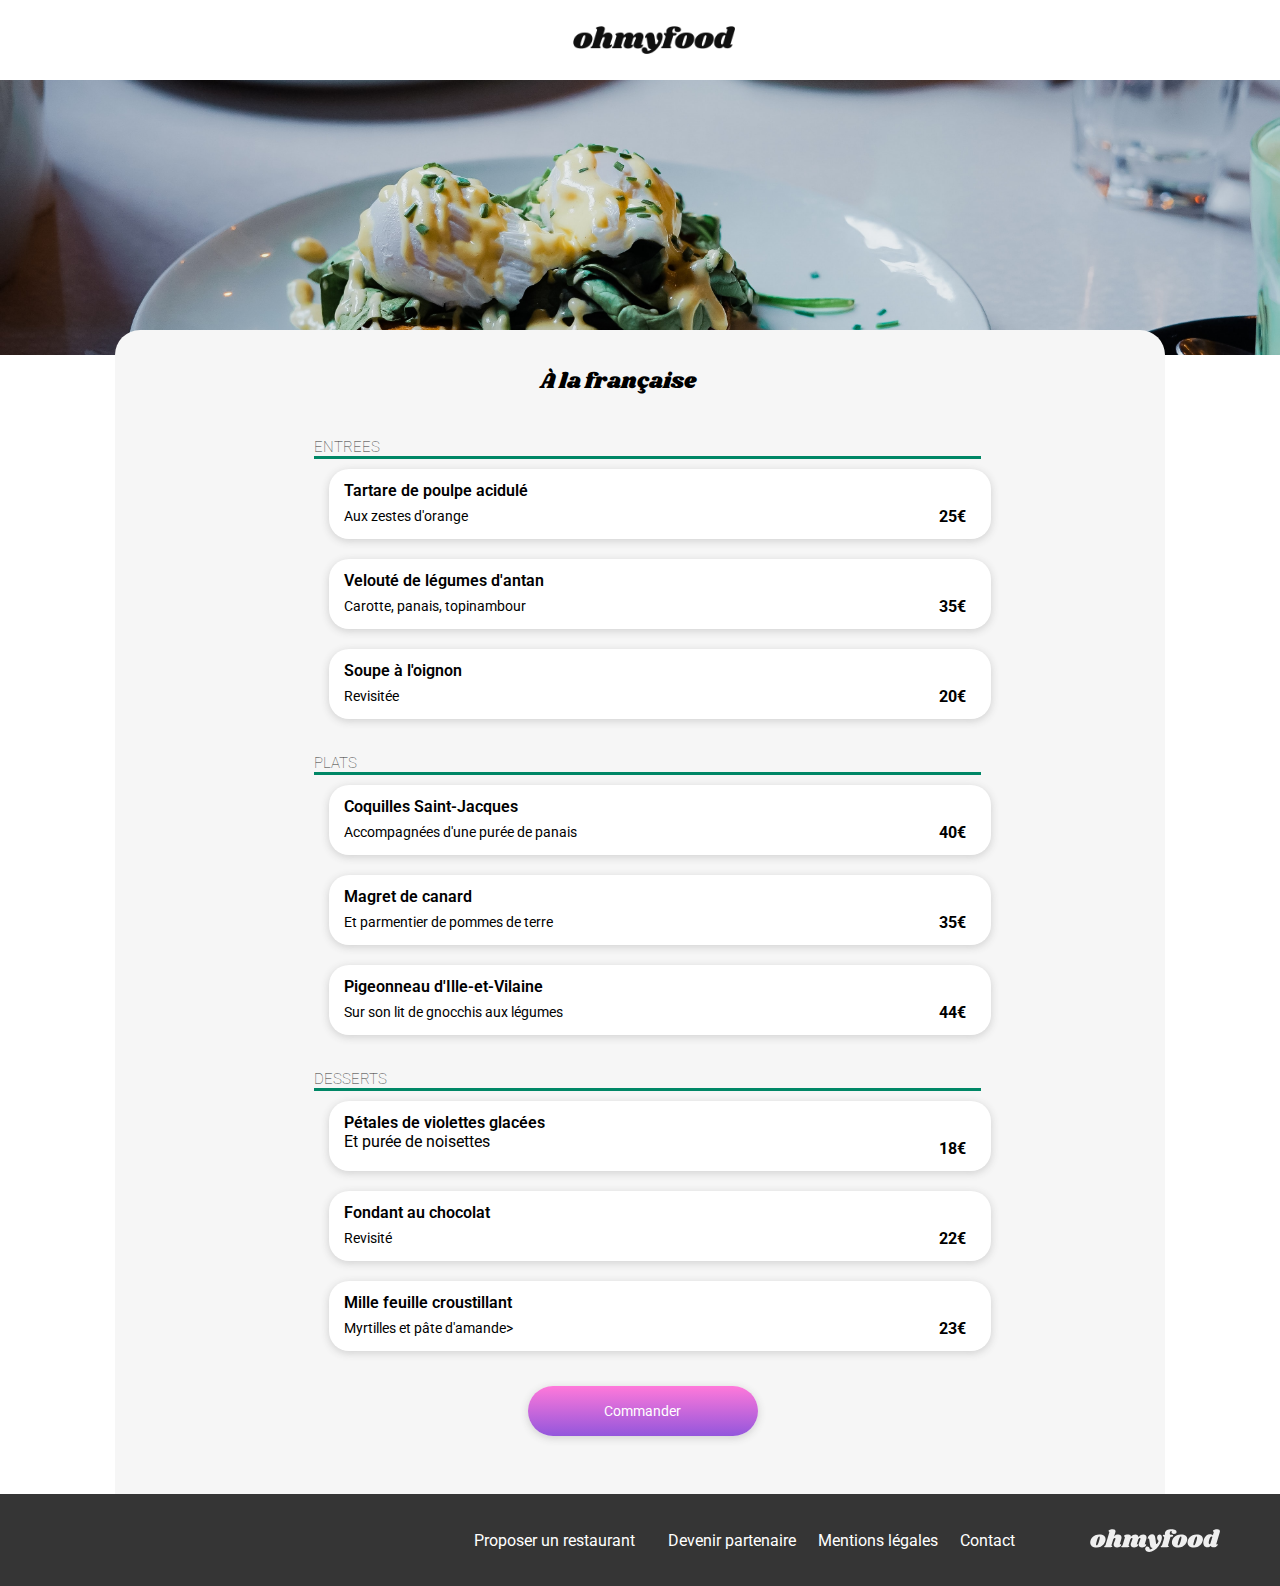
==== commit 12d47cf2: "création du loading" ====
--- a/restaurants/Page-A-la-française.html
+++ b/restaurants/Page-A-la-française.html
@@ -5,7 +5,7 @@
    <meta charset="UTF-8">
    <meta name="viewport" content="width=device-width, initial-scale=1.0">
    <title>Menu de À la française</title>
-   <link rel="stylesheet" href="../assets/css/style.css">
+   <link rel="stylesheet" href="../assets/css/page-restaurant.css">
    <link rel="stylesheet" href="https://cdnjs.cloudflare.com/ajax/libs/font-awesome/6.2.1/css/all.min.css"
       integrity="sha512-MV7K8+y+gLIBoVD59lQIYicR65iaqukzvf/nwasF0nqhPay5w/9lJmVM2hMDcnK1OnMGCdVK+iQrJ7lzPJQd1w=="
       crossorigin="anonymous" referrerpolicy="no-referrer" />
@@ -16,98 +16,103 @@
 
 <body>
    <header>
-      <div class="logo">
+      <div class="menu-logo">
          <a href="../index.html">
-            <i class="logo__icone fa-solid fa-arrow-left"></i>
+            <i class="menu-logo__icone fa-solid fa-arrow-left"></i>
          </a>
-         <img class="logo__img" src="../assets/images/logo/ohmyfood.png" alt="Logo Ohmyfood">
+         <img class="menu-logo__img" src="../assets/images/logo/ohmyfood.png" alt="Logo Ohmyfood">
       </div>
    </header>
 
    <main>
-      <div>
-         <img class="menu-page__img" src="../assets/images/restaurants/toa-heftiba-DQKerTsQwi0-unsplash.jpg"
-            alt="À la française">
-      </div>
-      <div class="menu-page__container">
-         <div class="menu-page__container-title">
-            <h1 class="menu-page__restaurant-title">À la française</h1>
-            <i class="menu-page__icone fa-regular fa-heart"></i>
+      <section class="restaurant">
+         <div class="restaurant-img">
+            <img class="menu-page__img" src="../assets/images/restaurants/toa-heftiba-DQKerTsQwi0-unsplash.jpg"
+               alt="À la française">
          </div>
-         <section class="section-menu">
-            <h2 class="section-menu__title">ENTREES</h2>
-            <div class="menu-card">
-               <div class="menu-card__text">
-                  <h3 class="menu-card__title">Tartare de poulpe acidulé</h3>
-                  <p class="menu-card__description">Aux zestes d'orange</p>
+
+         <div class="menu-page__container">
+
+            <section class="menu-page__container-title">
+               <h1 class="menu-page__restaurant-title">À la française</h1>
+               <i class="menu-page__icone fa-regular fa-heart"></i>
+            </section>
+
+            <section class="section-menu">
+               <h2 class="section-menu__title">ENTREES</h2>
+               <div class="menu-card">
+                  <div class="menu-card__text">
+                     <h3 class="menu-card__title">Tartare de poulpe acidulé</h3>
+                     <p class="menu-card__description">Aux zestes d'orange</p>
+                  </div>
+                  <span class="menu-card__price">25€</span>
                </div>
-               <span class="menu-card__price">25€</span>
-            </div>
-            <div class="menu-card">
-               <div class="menu-card__text">
-                  <h3 class="menu-card__title">Velouté de légumes d'antan</h3>
-                  <p class="menu-card__description">Carotte, panais, topinambour</p>
+               <div class="menu-card">
+                  <div class="menu-card__text">
+                     <h3 class="menu-card__title">Velouté de légumes d'antan</h3>
+                     <p class="menu-card__description">Carotte, panais, topinambour</p>
+                  </div>
+                  <span class="menu-card__price">35€</span>
                </div>
-               <span class="menu-card__price">35€</span>
-            </div>
-            <div class="menu-card">
-               <div class="menu-card__text">
-                  <h3 class="menu-card__title">Soupe à l'oignon</h3>
-                  <p class="menu-card__description">Revisitée</p>
+               <div class="menu-card">
+                  <div class="menu-card__text">
+                     <h3 class="menu-card__title">Soupe à l'oignon</h3>
+                     <p class="menu-card__description">Revisitée</p>
+                  </div>
+                  <span class="menu-card__price">20€</span>
                </div>
-               <span class="menu-card__price">20€</span>
-            </div>
-         </section>
-         <section class="section-menu">
-            <h2 class="section-menu__title">PLATS</h2>
-            <div class="menu-card">
-               <div class="menu-card__text">
-                  <h3 class="menu-card__title">Coquilles Saint-Jacques</h3>
-                  <p class="menu-card__description">Accompagnées d'une purée de panais</p>
+            </section>
+            <section class="section-menu">
+               <h2 class="section-menu__title">PLATS</h2>
+               <div class="menu-card">
+                  <div class="menu-card__text">
+                     <h3 class="menu-card__title">Coquilles Saint-Jacques</h3>
+                     <p class="menu-card__description">Accompagnées d'une purée de panais</p>
+                  </div>
+                  <span class="menu-card__price">40€</span>
                </div>
-               <span class="menu-card__price">40€</span>
-            </div>
-            <div class="menu-card">
-               <div class="menu-card__text">
-                  <h3 class="menu-card__title">Magret de canard</h3>
-                  <p class="menu-card__description">Et parmentier de pommes de terre</p>
+               <div class="menu-card">
+                  <div class="menu-card__text">
+                     <h3 class="menu-card__title">Magret de canard</h3>
+                     <p class="menu-card__description">Et parmentier de pommes de terre</p>
+                  </div>
+                  <span class="menu-card__price">35€</span>
                </div>
-               <span class="menu-card__price">35€</span>
-            </div>
-            <div class="menu-card">
-               <div class="menu-card__text">
-                  <h3 class="menu-card__title">Pigeonneau d'Ille-et-Vilaine</h3>
-                  <p class="menu-card__description">Sur son lit de gnocchis aux légumes</p>
+               <div class="menu-card">
+                  <div class="menu-card__text">
+                     <h3 class="menu-card__title">Pigeonneau d'Ille-et-Vilaine</h3>
+                     <p class="menu-card__description">Sur son lit de gnocchis aux légumes</p>
+                  </div>
+                  <span class="menu-card__price">44€</span>
                </div>
-               <span class="menu-card__price">44€</span>
-            </div>
-         </section>
-         <section class="section-menu">
-            <h2 class="section-menu__title">DESSERTS</h2>
-            <div class="menu-card">
-               <div class="menu-card__text">
-                  <h3 class="menu-card__title">Pétales de violettes glacées</h3>
-                  <p class="menu-card__descripttion">Et purée de noisettes</p>
+            </section>
+            <section class="section-menu">
+               <h2 class="section-menu__title">DESSERTS</h2>
+               <div class="menu-card">
+                  <div class="menu-card__text">
+                     <h3 class="menu-card__title">Pétales de violettes glacées</h3>
+                     <p class="menu-card__descripttion">Et purée de noisettes</p>
+                  </div>
+                  <span class="menu-card__price">18€</span>
                </div>
-               <span class="menu-card__price">18€</span>
-            </div>
-            <div class="menu-card">
-               <div class="menu-card__text">
-                  <h3 class="menu-card__title">Fondant au chocolat</h3>
-                  <p class="menu-card__description">Revisité</p>
+               <div class="menu-card">
+                  <div class="menu-card__text">
+                     <h3 class="menu-card__title">Fondant au chocolat</h3>
+                     <p class="menu-card__description">Revisité</p>
+                  </div>
+                  <span class="menu-card__price">22€</span>
                </div>
-               <span class="menu-card__price">22€</span>
-            </div>
-            <div class="menu-card">
-               <div class="menu-card__text">
-                  <h3 class="menu-card__title">Mille feuille croustillant</h3>
-                  <p class="menu-card__description">Myrtilles et pâte d'amande></p>
+               <div class="menu-card">
+                  <div class="menu-card__text">
+                     <h3 class="menu-card__title">Mille feuille croustillant</h3>
+                     <p class="menu-card__description">Myrtilles et pâte d'amande></p>
+                  </div>
+                  <span class="menu-card__price">23€</span>
                </div>
-               <span class="menu-card__price">23€</span>
-            </div>
-         </section>
-         <button class="btn-action">Commander</button>
-      </div>
+            </section>
+            <a class="btn-action" href="#">Commander</a>
+         </div>
+      </section>
    </main>
 
    <footer>
--- a/assets/css/page-restaurant.css
+++ b/assets/css/page-restaurant.css
@@ -0,0 +1,313 @@
+.btn-action {
+  display: flex;
+  align-items: center;
+  justify-content: center;
+  border-radius: 25px;
+  box-shadow: 0px 2px 8px rgba(53, 53, 53, 0.2);
+  background: linear-gradient(#ff79da, #9356dc);
+  transition: all;
+  margin-left: 60px;
+  margin-bottom: 58px;
+  width: 200px;
+  height: 50px;
+  padding: 0px 15px;
+  border: none;
+  color: white;
+  font-size: 14px;
+  margin-right: 55px;
+}
+.btn-action:hover {
+  filter: brightness(1.1);
+}
+
+.fonction-btn__btn {
+  display: flex;
+  flex-direction: row;
+  justify-content: center;
+  align-items: center;
+  width: 100%;
+}
+
+.fonction-btn__btn-text {
+  width: 90%;
+  height: 80px;
+  border-radius: 28px;
+  font-size: 16px;
+  font-weight: 700;
+  border: none;
+  box-shadow: 0px 2px 8px rgba(53, 53, 53, 0.2);
+}
+
+.fonction-btn__btn-number {
+  width: 22px;
+  height: 22px;
+  border-radius: 50px;
+  border: none;
+  background-color: #9356dc;
+  color: white;
+  position: relative;
+  left: 15px;
+}
+
+.fonction-btn__btn-icone {
+  width: 50px;
+  color: #353535;
+}
+
+@keyframes fade-out {
+  0% {
+    opacity: 0;
+    width: 100vw;
+  }
+  100% {
+    width: 0;
+    opacity: 0;
+  }
+}
+@keyframes hide {
+  0% {
+    opacity: 1;
+  }
+  100% {
+    opacity: 1;
+  }
+}
+@keyframes blink {
+  0% {
+    opacity: 1;
+  }
+  50% {
+    opacity: 0;
+  }
+  100% {
+    opacity: 1;
+  }
+}
+@keyframes spin {
+  0% {
+    transform: rotate(0deg);
+  }
+  100% {
+    transform: rotate(360deg);
+  }
+}
+@keyframes scroll-card {
+  0% {
+    transform: translateX(20px);
+    opacity: 0;
+  }
+  100% {
+    opacity: 1;
+    transform: translateX(0);
+  }
+}
+* {
+  margin: 0;
+  padding: 0;
+  font-family: "Roboto", sans-serif;
+}
+
+.restaurant {
+  position: relative;
+  width: 100%;
+  box-sizing: border-box;
+  display: flex;
+  flex-direction: column;
+  align-items: center;
+}
+
+a {
+  text-decoration: none;
+}
+
+.menu-logo {
+  display: flex;
+  flex-direction: row;
+  height: 80px;
+}
+.menu-logo .menu-logo__img {
+  width: 162px;
+  margin: auto;
+}
+.menu-logo .menu-logo__icone {
+  padding-top: 15px;
+  font-size: 25px;
+  padding-left: 28px;
+  margin-top: 15px;
+  color: #353535;
+}
+
+.restaurant-img {
+  display: flex;
+  width: 100%;
+}
+
+.menu-page__img {
+  position: relative;
+  width: 100%;
+  height: 275px;
+  -o-object-fit: cover;
+     object-fit: cover;
+  align-self: stretch;
+}
+
+.menu-page__container {
+  width: 100%;
+  display: flex;
+  flex-direction: column;
+  align-items: center;
+  background-color: #f6f6f6;
+  border-top-left-radius: 25px;
+  border-top-right-radius: 25px;
+  position: relative;
+  margin-top: -25px;
+}
+.menu-page__container .menu-page__container-title {
+  display: flex;
+  flex-direction: row;
+  justify-content: space-between;
+  gap: 45px;
+}
+.menu-page__container .menu-page__restaurant-title {
+  font-family: "Shrikhand", sans-serif;
+  font-size: 22px;
+  font-weight: 400;
+  padding-top: 35px;
+  padding-bottom: 40px;
+}
+.menu-page__container .menu-page__icone {
+  padding-top: 36px;
+  font-size: 25px;
+  color: #353535;
+  transition: 400ms;
+}
+.menu-page__container .menu-page__icone:hover {
+  color: #9356dc;
+}
+
+.section-menu {
+  display: flex;
+  flex-direction: column;
+  padding-bottom: 25px;
+  width: 100%;
+}
+.section-menu .section-menu__title {
+  font-size: 15px;
+  font-weight: lighter;
+  margin-left: 15px;
+  color: #353535;
+}
+.section-menu h2 {
+  border-bottom: #008766 2px solid;
+  border-bottom-width: 3px;
+}
+
+.menu-card {
+  display: flex;
+  flex-direction: row;
+  justify-content: space-between;
+  background-color: white;
+  box-sizing: border-box;
+  border-radius: 20px;
+  margin: 10px;
+  height: 70px;
+  box-shadow: 0px 2px 8px rgba(53, 53, 53, 0.2);
+  transform: translateX(20px);
+  animation: scroll-card 4s forwards;
+  animation-duration: 4s;
+  animation-timing-function: ease-out;
+  animation-play-state: running;
+  animation-name: scroll-card;
+}
+.menu-card .menu-card__text {
+  display: flex;
+  flex-direction: column;
+  padding-left: 15px;
+  padding-top: 12px;
+}
+.menu-card .menu-card__title {
+  font-size: 16px;
+  font-weight: 600;
+  margin-bottom: 0px;
+}
+.menu-card .menu-card__description {
+  font-size: 14px;
+  margin-top: 8px;
+}
+.menu-card .menu-card__price {
+  padding-top: 38px;
+  padding-right: 25px;
+  font-size: 16px;
+  font-weight: bolder;
+}
+
+.footer {
+  background-color: #353535;
+  padding-bottom: 30px;
+}
+
+.footer-logo__img {
+  filter: invert(1);
+  color: white;
+  width: 130px;
+  padding-top: 25px;
+  padding-left: 25px;
+}
+
+ul {
+  padding-left: 25px;
+}
+
+li {
+  list-style: none;
+}
+
+.menu-footer__list {
+  display: flex;
+  flex-direction: column;
+  gap: 7px;
+}
+.menu-footer__list .menu-footer__action {
+  color: white;
+  display: flex;
+  flex-direction: row;
+  gap: 11px;
+}
+.menu-footer__list .menu-footer__action-icone {
+  color: white;
+}
+.menu-footer__list .menu-footer__action-link {
+  color: white;
+}
+
+@media (min-width: 1024px) {
+  .section-menu {
+    width: 65%;
+  }
+  .menu-page__container {
+    max-width: 1050px;
+    width: 100%;
+  }
+  .menu-logo__img {
+    width: 40%;
+    margin: auto;
+  }
+  .footer {
+    display: flex;
+    flex-direction: row-reverse;
+  }
+  .footer-logo__img {
+    padding-top: 35px;
+    padding-right: 60px;
+  }
+  .menu-footer {
+    padding-top: 37px;
+    padding-right: 35px;
+  }
+  .menu-footer__list {
+    flex-direction: row;
+  }
+  li {
+    padding-right: 15px;
+  }
+}/*# sourceMappingURL=page-restaurant.css.map */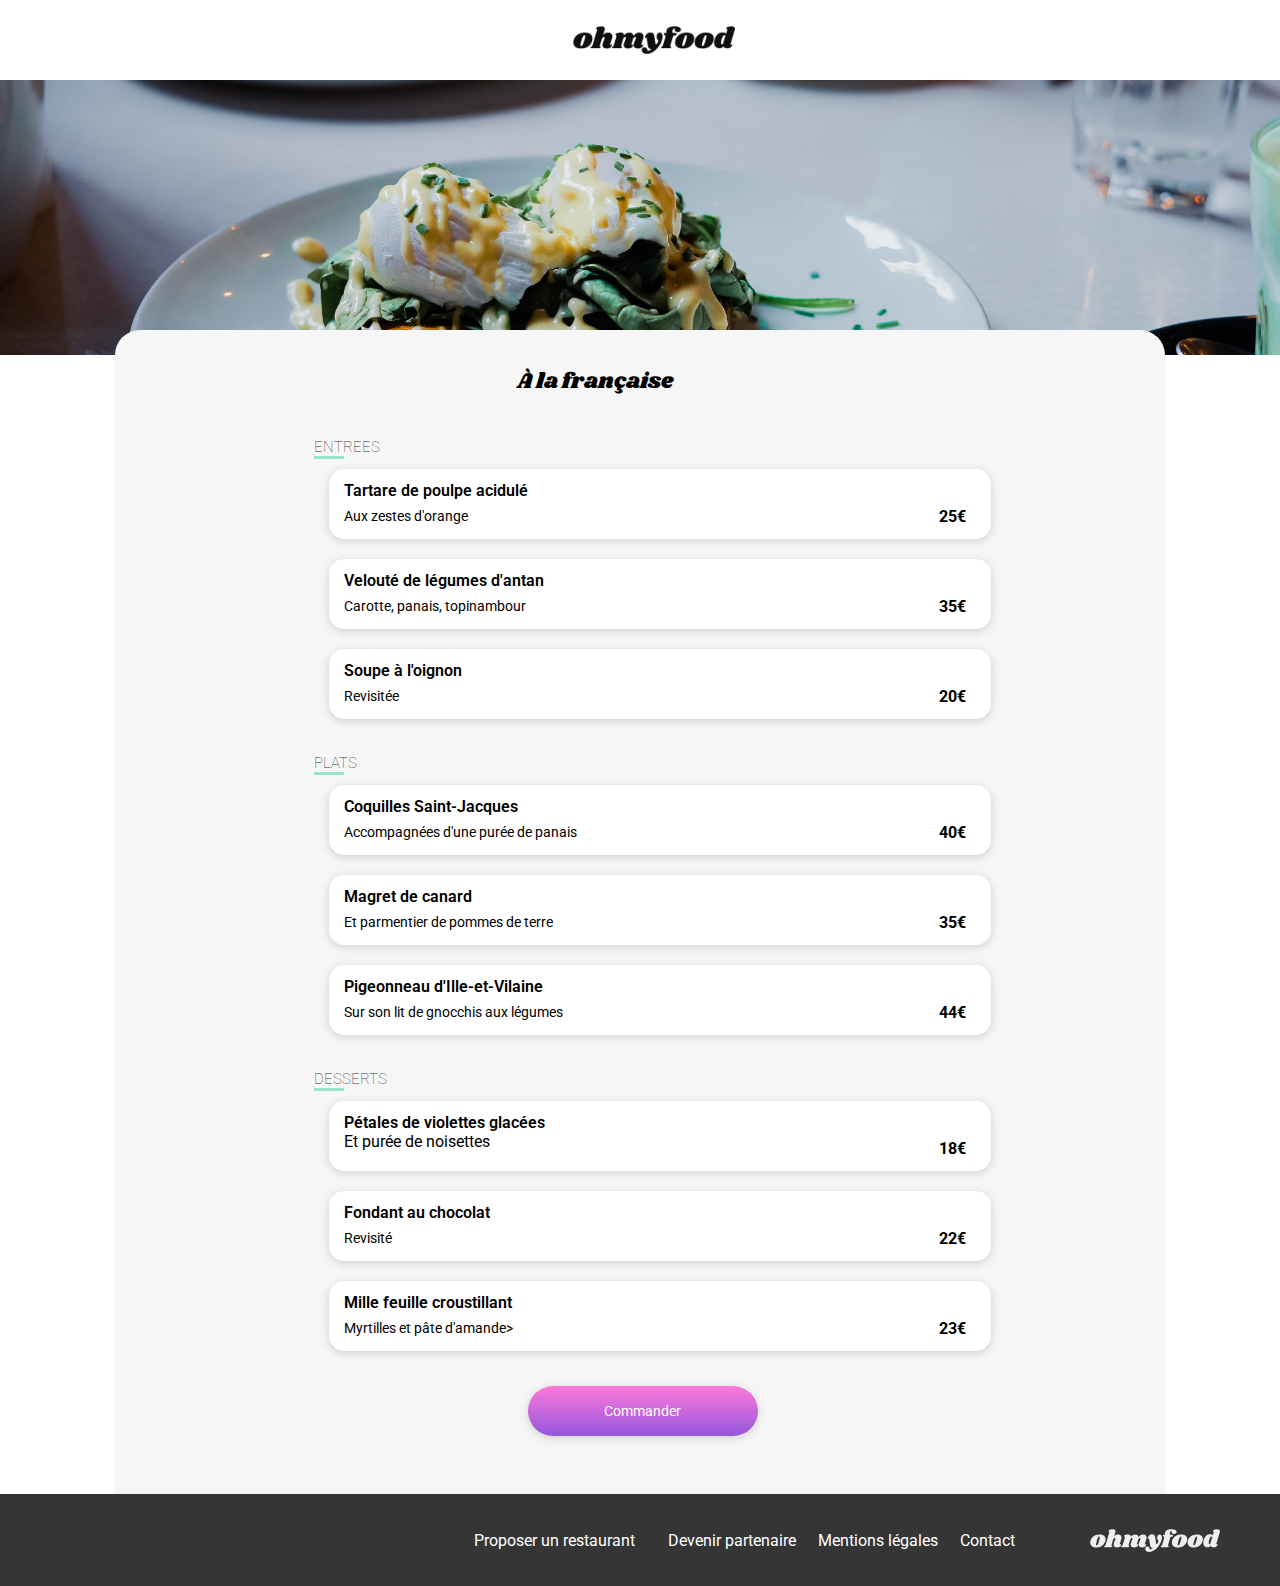
==== commit c582dc36: "animation de bouton coeur" ====
--- a/restaurants/Page-A-la-française.html
+++ b/restaurants/Page-A-la-française.html
@@ -25,7 +25,7 @@
    </header>
 
    <main>
-      <section class="restaurant">
+      <section class="restaurant-menu">
          <div class="restaurant-img">
             <img class="menu-page__img" src="../assets/images/restaurants/toa-heftiba-DQKerTsQwi0-unsplash.jpg"
                alt="À la française">
@@ -35,7 +35,8 @@
 
             <section class="menu-page__container-title">
                <h1 class="menu-page__restaurant-title">À la française</h1>
-               <i class="menu-page__icone fa-regular fa-heart"></i>
+               <i class="menu-page__icone fa-regular fa-heart empty-heart"></i>
+               <i class="menu-page__icone fa-solid fa-heart full-heart"></i>
             </section>
 
             <section class="section-menu">
@@ -45,21 +46,36 @@
                      <h3 class="menu-card__title">Tartare de poulpe acidulé</h3>
                      <p class="menu-card__description">Aux zestes d'orange</p>
                   </div>
-                  <span class="menu-card__price">25€</span>
+                  <div class="menu-card__slide">
+                     <span class="menu-card__price">25€</span>
+                     <div class="menu-card__check">
+                        <i class="checkmark fa-solid fa-circle-check"></i>
+                     </div>
+                  </div>
                </div>
                <div class="menu-card">
                   <div class="menu-card__text">
                      <h3 class="menu-card__title">Velouté de légumes d'antan</h3>
                      <p class="menu-card__description">Carotte, panais, topinambour</p>
                   </div>
-                  <span class="menu-card__price">35€</span>
+                  <div class="menu-card__slide">
+                     <span class="menu-card__price">35€</span>
+                     <div class="menu-card__check">
+                        <i class="checkmark fa-solid fa-circle-check"></i>
+                     </div>
+                  </div>
                </div>
                <div class="menu-card">
                   <div class="menu-card__text">
                      <h3 class="menu-card__title">Soupe à l'oignon</h3>
                      <p class="menu-card__description">Revisitée</p>
                   </div>
-                  <span class="menu-card__price">20€</span>
+                  <div class="menu-card__slide">
+                     <span class="menu-card__price">20€</span>
+                     <div class="menu-card__check">
+                        <i class="checkmark fa-solid fa-circle-check"></i>
+                     </div>
+                  </div>
                </div>
             </section>
             <section class="section-menu">
@@ -69,21 +85,36 @@
                      <h3 class="menu-card__title">Coquilles Saint-Jacques</h3>
                      <p class="menu-card__description">Accompagnées d'une purée de panais</p>
                   </div>
-                  <span class="menu-card__price">40€</span>
+                  <div class="menu-card__slide">
+                     <span class="menu-card__price">40€</span>
+                     <div class="menu-card__check">
+                        <i class="checkmark fa-solid fa-circle-check"></i>
+                     </div>
+                  </div>
                </div>
                <div class="menu-card">
                   <div class="menu-card__text">
                      <h3 class="menu-card__title">Magret de canard</h3>
                      <p class="menu-card__description">Et parmentier de pommes de terre</p>
                   </div>
-                  <span class="menu-card__price">35€</span>
+                  <div class="menu-card__slide">
+                     <span class="menu-card__price">35€</span>
+                     <div class="menu-card__check">
+                        <i class="checkmark fa-solid fa-circle-check"></i>
+                     </div>
+                  </div>
                </div>
                <div class="menu-card">
                   <div class="menu-card__text">
                      <h3 class="menu-card__title">Pigeonneau d'Ille-et-Vilaine</h3>
                      <p class="menu-card__description">Sur son lit de gnocchis aux légumes</p>
                   </div>
-                  <span class="menu-card__price">44€</span>
+                  <div class="menu-card__slide">
+                     <span class="menu-card__price">44€</span>
+                     <div class="menu-card__check">
+                        <i class="checkmark fa-solid fa-circle-check"></i>
+                     </div>
+                  </div>
                </div>
             </section>
             <section class="section-menu">
@@ -93,21 +124,36 @@
                      <h3 class="menu-card__title">Pétales de violettes glacées</h3>
                      <p class="menu-card__descripttion">Et purée de noisettes</p>
                   </div>
-                  <span class="menu-card__price">18€</span>
+                  <div class="menu-card__slide">
+                     <span class="menu-card__price">18€</span>
+                     <div class="menu-card__check">
+                        <i class="checkmark fa-solid fa-circle-check"></i>
+                     </div>
+                  </div>
                </div>
                <div class="menu-card">
                   <div class="menu-card__text">
                      <h3 class="menu-card__title">Fondant au chocolat</h3>
                      <p class="menu-card__description">Revisité</p>
                   </div>
-                  <span class="menu-card__price">22€</span>
+                  <div class="menu-card__slide">
+                     <span class="menu-card__price">22€</span>
+                     <div class="menu-card__check">
+                        <i class="checkmark fa-solid fa-circle-check"></i>
+                     </div>
+                  </div>
                </div>
                <div class="menu-card">
                   <div class="menu-card__text">
                      <h3 class="menu-card__title">Mille feuille croustillant</h3>
                      <p class="menu-card__description">Myrtilles et pâte d'amande></p>
                   </div>
-                  <span class="menu-card__price">23€</span>
+                  <div class="menu-card__slide">
+                     <span class="menu-card__price">23€</span>
+                     <div class="menu-card__check">
+                        <i class="checkmark fa-solid fa-circle-check"></i>
+                     </div>
+                  </div>
                </div>
             </section>
             <a class="btn-action" href="#">Commander</a>
--- a/assets/css/page-restaurant.css
+++ b/assets/css/page-restaurant.css
@@ -5,7 +5,6 @@
   border-radius: 25px;
   box-shadow: 0px 2px 8px rgba(53, 53, 53, 0.2);
   background: linear-gradient(#ff79da, #9356dc);
-  transition: all;
   margin-left: 60px;
   margin-bottom: 58px;
   width: 200px;
@@ -20,6 +19,17 @@
   filter: brightness(1.1);
 }
 
+.btn-action::after {
+  content: "";
+  display: block;
+  box-shadow: 0px 5px 10px rgba(53, 53, 53, 0.5);
+  opacity: 0;
+  transition: all 0.3s ease-out;
+}
+.btn-action::after:hover::after {
+  opacity: 1;
+}
+
 .fonction-btn__btn {
   display: flex;
   flex-direction: row;
@@ -27,7 +37,6 @@
   align-items: center;
   width: 100%;
 }
-
 .fonction-btn__btn-text {
   width: 90%;
   height: 80px;
@@ -37,7 +46,6 @@
   border: none;
   box-shadow: 0px 2px 8px rgba(53, 53, 53, 0.2);
 }
-
 .fonction-btn__btn-number {
   width: 22px;
   height: 22px;
@@ -48,12 +56,19 @@
   position: relative;
   left: 15px;
 }
-
 .fonction-btn__btn-icone {
   width: 50px;
   color: #353535;
 }
-
+.fonction-btn__btn-icone:hover {
+  color: #9356dc;
+}
+
+@media (min-width: 1024px) {
+  .fonction-btn__btn {
+    width: 30%;
+  }
+}
 @keyframes fade-out {
   0% {
     opacity: 0;
@@ -99,6 +114,31 @@
   100% {
     opacity: 1;
     transform: translateX(0);
+  }
+}
+@keyframes slide {
+  0% {
+    opacity: 0;
+    transform-origin: right;
+    transform: translateX(0);
+  }
+  100% {
+    opacity: 1;
+    transform: translateX(1);
+  }
+}
+@keyframes heart {
+  0% {
+    opacity: 0;
+    transform: scale(0);
+  }
+  50% {
+    opacity: 1;
+    transform: scale(1);
+  }
+  100% {
+    opacity: 1;
+    transform: scale(0);
   }
 }
 * {
@@ -107,7 +147,7 @@
   font-family: "Roboto", sans-serif;
 }
 
-.restaurant {
+.restaurant-menu {
   position: relative;
   width: 100%;
   box-sizing: border-box;
@@ -175,14 +215,24 @@
   padding-top: 35px;
   padding-bottom: 40px;
 }
-.menu-page__container .menu-page__icone {
-  padding-top: 36px;
-  font-size: 25px;
-  color: #353535;
-  transition: 400ms;
-}
-.menu-page__container .menu-page__icone:hover {
-  color: #9356dc;
+.menu-page__container .empty-heart {
+  position: relative;
+  font-size: 22px;
+  margin-top: 40px;
+}
+.menu-page__container .full-heart {
+  position: relative;
+  font-size: 22px;
+  margin-top: 40px;
+  opacity: 0;
+  transition: all 1s;
+}
+.menu-page__container .full-heart:hover {
+  opacity: 1;
+  background-image: linear-gradient(#ff79da, #9356dc);
+  background-clip: text;
+  -webkit-background-clip: text;
+  color: transparent;
 }
 
 .section-menu {
@@ -192,13 +242,14 @@
   width: 100%;
 }
 .section-menu .section-menu__title {
+  width: 30px;
   font-size: 15px;
   font-weight: lighter;
   margin-left: 15px;
   color: #353535;
 }
 .section-menu h2 {
-  border-bottom: #008766 2px solid;
+  border-bottom: #99e2d0 2px solid;
   border-bottom-width: 3px;
 }
 
@@ -208,7 +259,7 @@
   justify-content: space-between;
   background-color: white;
   box-sizing: border-box;
-  border-radius: 20px;
+  border-radius: 15px;
   margin: 10px;
   height: 70px;
   box-shadow: 0px 2px 8px rgba(53, 53, 53, 0.2);
@@ -219,28 +270,68 @@
   animation-play-state: running;
   animation-name: scroll-card;
 }
-.menu-card .menu-card__text {
+
+.menu-card:hover .menu-card__check {
+  transition: all 0.7s ease-in-out;
+  animation: slide 0.7s forwards;
+  width: 65px;
+}
+
+.menu-card__text {
   display: flex;
   flex-direction: column;
   padding-left: 15px;
   padding-top: 12px;
-}
-.menu-card .menu-card__title {
+  text-overflow: ellipsis;
+  overflow: hidden;
+  white-space: nowrap;
+}
+
+.menu-card__title {
   font-size: 16px;
   font-weight: 600;
   margin-bottom: 0px;
-}
-.menu-card .menu-card__description {
+  text-overflow: ellipsis;
+  overflow: hidden;
+  white-space: nowrap;
+}
+
+.menu-card__description {
   font-size: 14px;
   margin-top: 8px;
-}
-.menu-card .menu-card__price {
+  text-overflow: ellipsis;
+  overflow: hidden;
+  white-space: nowrap;
+}
+
+.menu-card__price {
   padding-top: 38px;
   padding-right: 25px;
   font-size: 16px;
   font-weight: bolder;
 }
 
+.menu-card__slide {
+  display: flex;
+  flex-direction: row;
+  padding-left: 30px;
+}
+
+.menu-card__check {
+  width: 0;
+  background-color: #99e2d0;
+  border-top-right-radius: 15px;
+  border-bottom-right-radius: 15px;
+  overflow: hidden;
+}
+
+.checkmark {
+  color: white;
+  font-size: 20px;
+  padding-left: 22px;
+  padding-top: 24px;
+}
+
 .footer {
   background-color: #353535;
   padding-bottom: 30px;
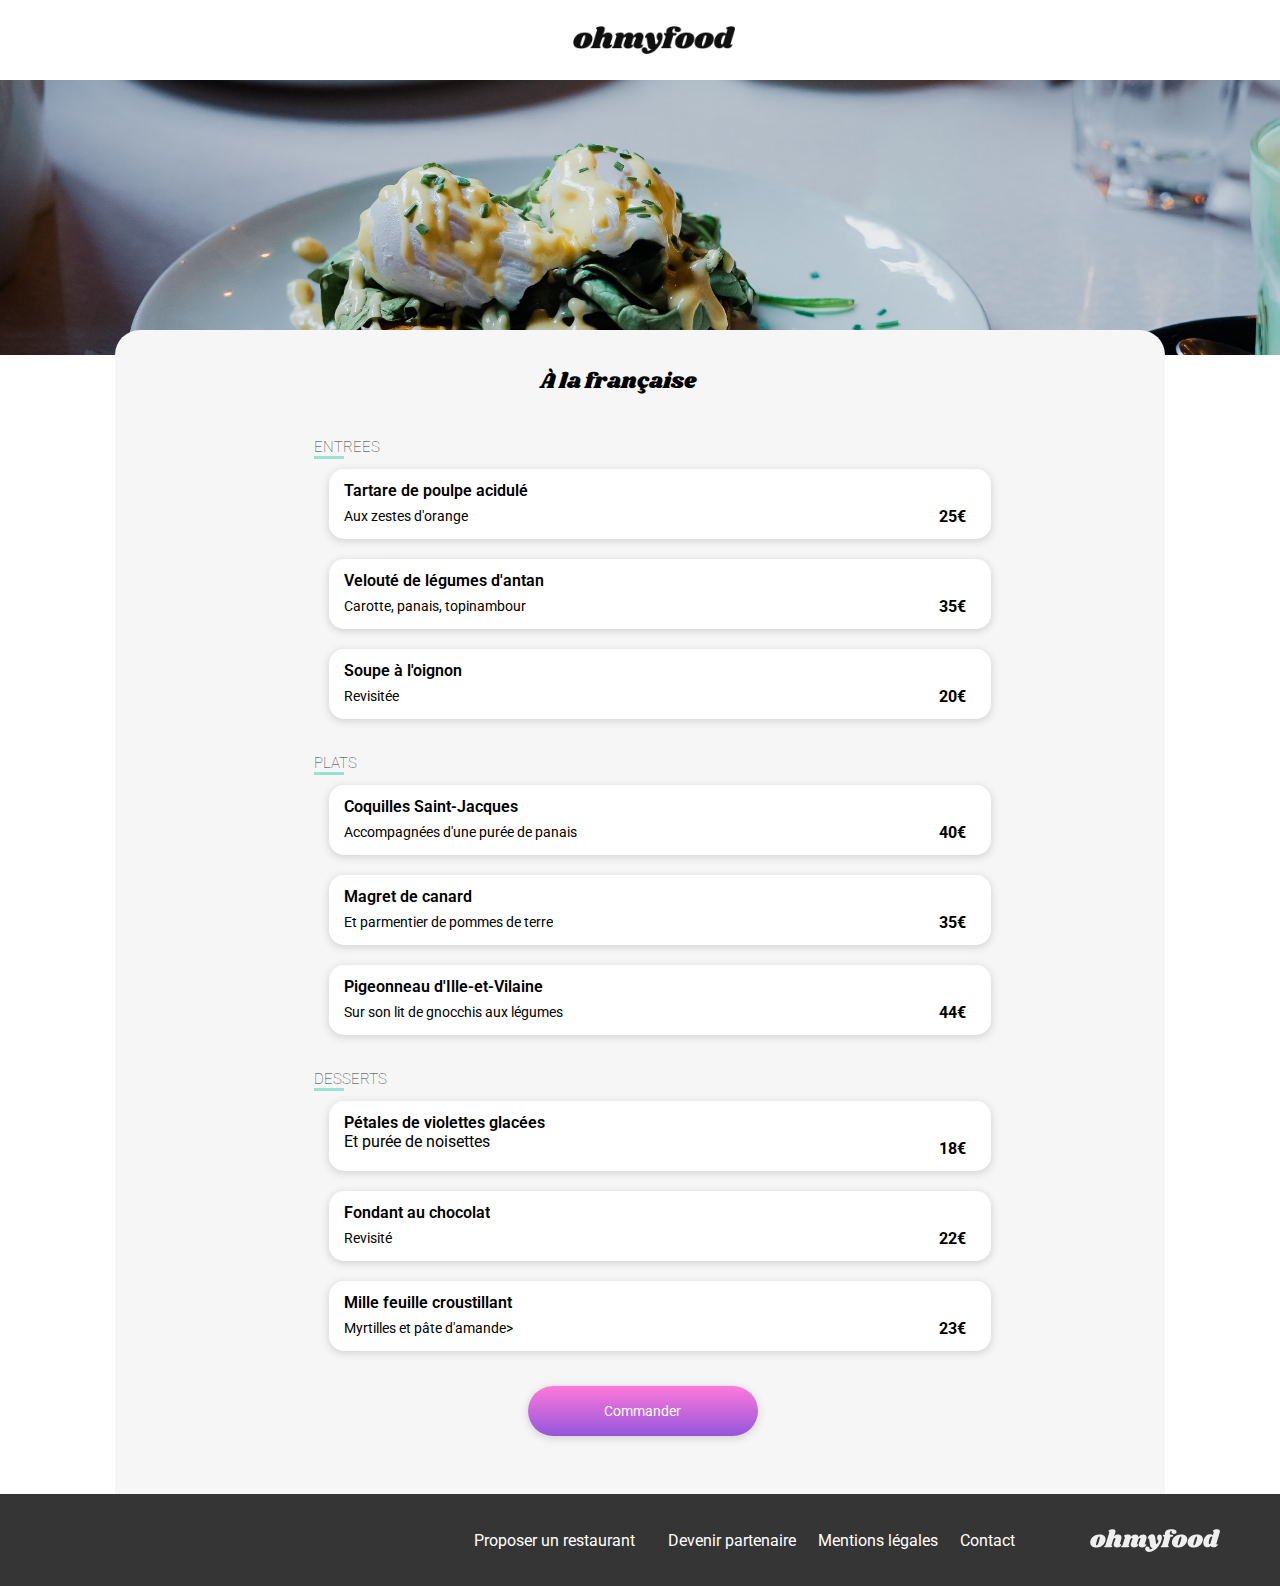
==== commit 9f684182: "suppression de la marge blanche à droite" ====
--- a/restaurants/Page-A-la-française.html
+++ b/restaurants/Page-A-la-française.html
@@ -33,11 +33,13 @@
 
          <div class="menu-page__container">
 
-            <section class="menu-page__container-title">
+            <div class="menu-page__container-title">
                <h1 class="menu-page__restaurant-title">À la française</h1>
-               <i class="menu-page__icone fa-regular fa-heart empty-heart"></i>
-               <i class="menu-page__icone fa-solid fa-heart full-heart"></i>
-            </section>
+               <div class="btn-heart">
+                  <i class="menu-page__icone fa-regular fa-heart empty-heart"></i>
+                  <i class="menu-page__icone fa-solid fa-heart full-heart"></i>
+               </div>
+            </div>
 
             <section class="section-menu">
                <h2 class="section-menu__title">ENTREES</h2>
--- a/assets/css/page-restaurant.css
+++ b/assets/css/page-restaurant.css
@@ -1,3 +1,78 @@
+@keyframes fade-out {
+  0% {
+    opacity: 0;
+    width: 100vw;
+  }
+  100% {
+    width: 0;
+    opacity: 0;
+  }
+}
+@keyframes hide {
+  0% {
+    opacity: 1;
+  }
+  100% {
+    opacity: 1;
+  }
+}
+@keyframes blink {
+  0% {
+    opacity: 1;
+  }
+  50% {
+    opacity: 0;
+  }
+  100% {
+    opacity: 1;
+  }
+}
+@keyframes spin {
+  0% {
+    transform: rotate(0deg);
+  }
+  100% {
+    transform: rotate(360deg);
+  }
+}
+@keyframes scroll-card {
+  0% {
+    transform: translateX(20px);
+    opacity: 0;
+  }
+  100% {
+    opacity: 1;
+    transform: translateX(0);
+  }
+}
+@keyframes slide {
+  0% {
+    opacity: 0;
+    transform-origin: right;
+    transform: translateX(0);
+  }
+  100% {
+    opacity: 1;
+    transform: translateX(0);
+  }
+}
+@keyframes shadow-box {
+  from {
+    transform: scale(1);
+  }
+  to {
+    transform: scale(1.02);
+    box-shadow: 0px 12px 8px rgba(53, 53, 53, 0.5);
+  }
+}
+@keyframes heart {
+  from {
+    transform: scale(1);
+  }
+  to {
+    transform: scale(1.01);
+  }
+}
 .btn-action {
   display: flex;
   align-items: center;
@@ -17,17 +92,7 @@
 }
 .btn-action:hover {
   filter: brightness(1.1);
-}
-
-.btn-action::after {
-  content: "";
-  display: block;
-  box-shadow: 0px 5px 10px rgba(53, 53, 53, 0.5);
-  opacity: 0;
-  transition: all 0.3s ease-out;
-}
-.btn-action::after:hover::after {
-  opacity: 1;
+  animation: shadow-box 0.7s ease-in forwards;
 }
 
 .fonction-btn__btn {
@@ -124,21 +189,24 @@
   }
   100% {
     opacity: 1;
-    transform: translateX(1);
+    transform: translateX(0);
+  }
+}
+@keyframes shadow-box {
+  from {
+    transform: scale(1);
+  }
+  to {
+    transform: scale(1.02);
+    box-shadow: 0px 12px 8px rgba(53, 53, 53, 0.5);
   }
 }
 @keyframes heart {
-  0% {
-    opacity: 0;
-    transform: scale(0);
-  }
-  50% {
-    opacity: 1;
+  from {
     transform: scale(1);
   }
-  100% {
-    opacity: 1;
-    transform: scale(0);
+  to {
+    transform: scale(1.01);
   }
 }
 * {
@@ -165,11 +233,11 @@
   flex-direction: row;
   height: 80px;
 }
-.menu-logo .menu-logo__img {
+.menu-logo__img {
   width: 162px;
   margin: auto;
 }
-.menu-logo .menu-logo__icone {
+.menu-logo__icone {
   padding-top: 15px;
   font-size: 25px;
   padding-left: 28px;
@@ -216,12 +284,12 @@
   padding-bottom: 40px;
 }
 .menu-page__container .empty-heart {
-  position: relative;
+  position: absolute;
   font-size: 22px;
   margin-top: 40px;
 }
 .menu-page__container .full-heart {
-  position: relative;
+  position: absolute;
   font-size: 22px;
   margin-top: 40px;
   opacity: 0;
@@ -229,6 +297,7 @@
 }
 .menu-page__container .full-heart:hover {
   opacity: 1;
+  animation: heart 0.7s forwards;
   background-image: linear-gradient(#ff79da, #9356dc);
   background-clip: text;
   -webkit-background-clip: text;
@@ -274,7 +343,7 @@
 .menu-card:hover .menu-card__check {
   transition: all 0.7s ease-in-out;
   animation: slide 0.7s forwards;
-  width: 65px;
+  width: 60px;
 }
 
 .menu-card__text {
@@ -328,7 +397,7 @@
 .checkmark {
   color: white;
   font-size: 20px;
-  padding-left: 22px;
+  padding-left: 20px;
   padding-top: 24px;
 }
 
@@ -379,10 +448,6 @@
     max-width: 1050px;
     width: 100%;
   }
-  .menu-logo__img {
-    width: 40%;
-    margin: auto;
-  }
   .footer {
     display: flex;
     flex-direction: row-reverse;
